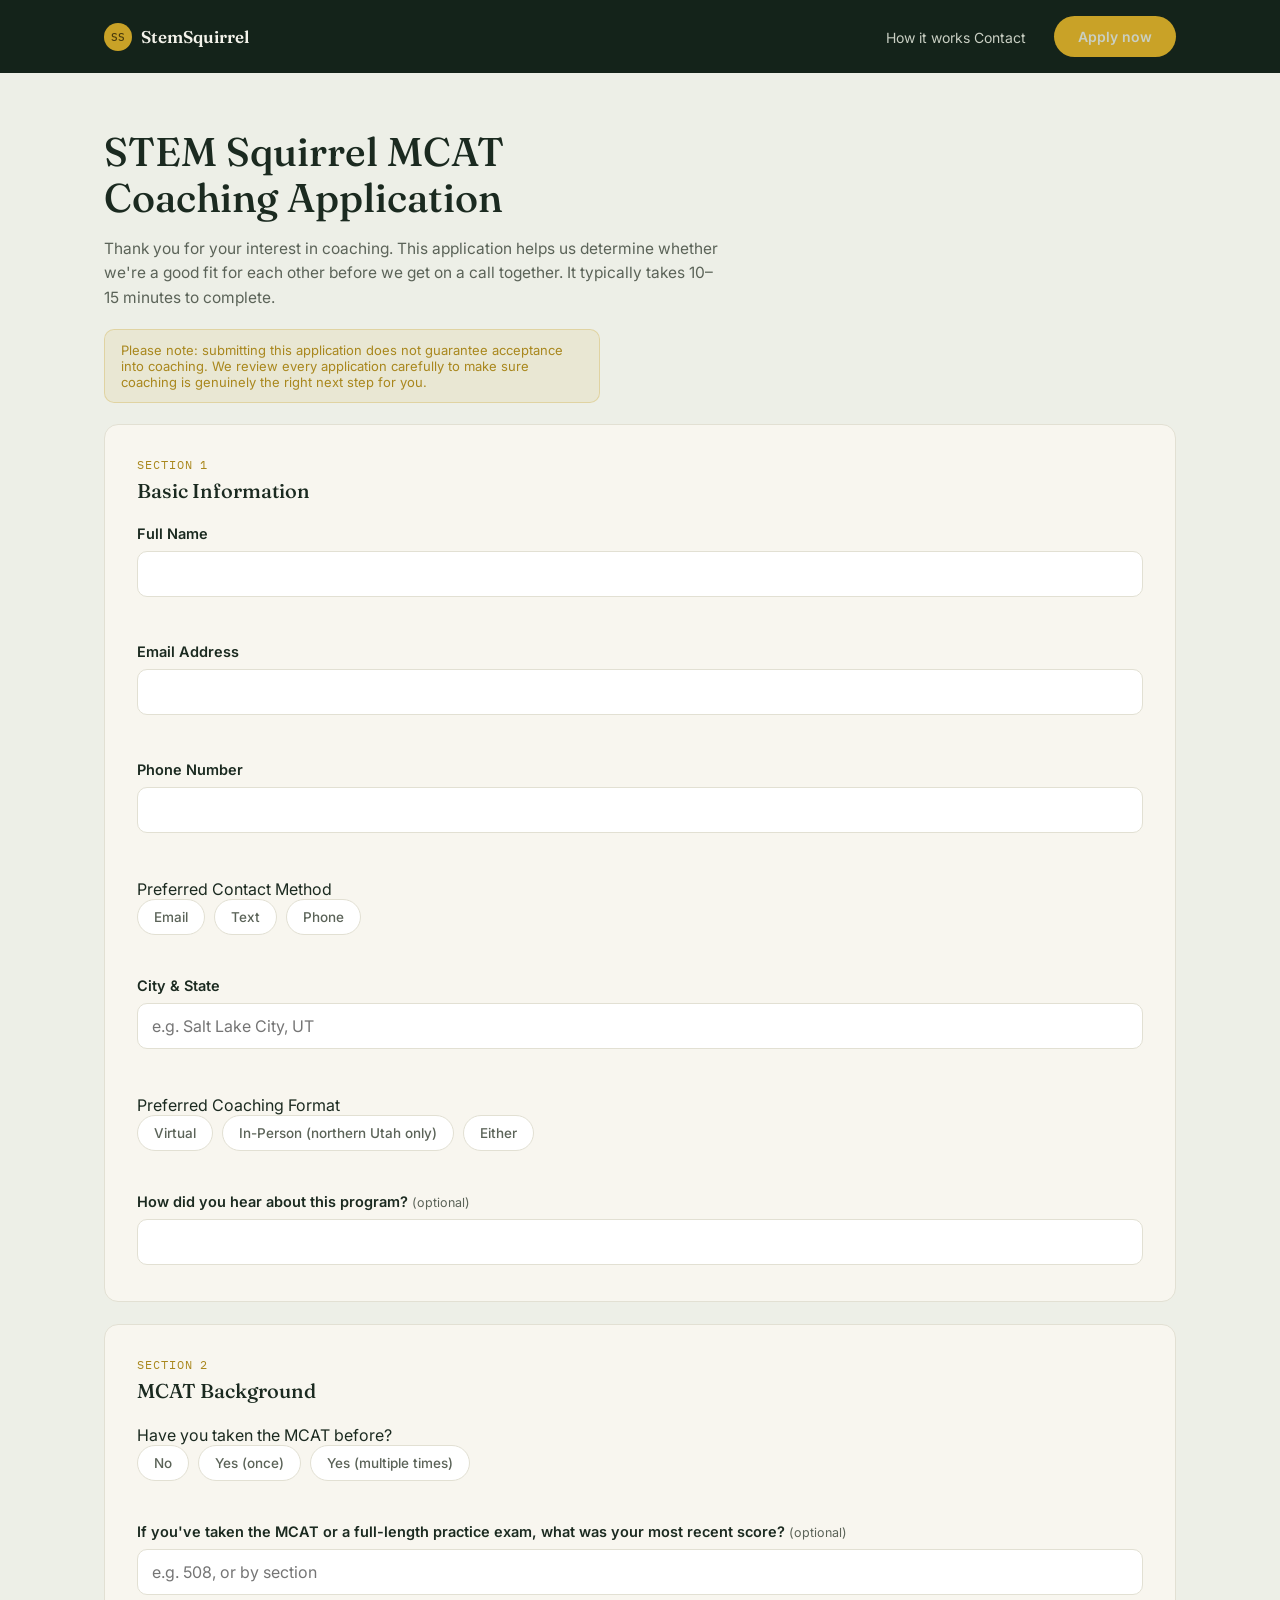
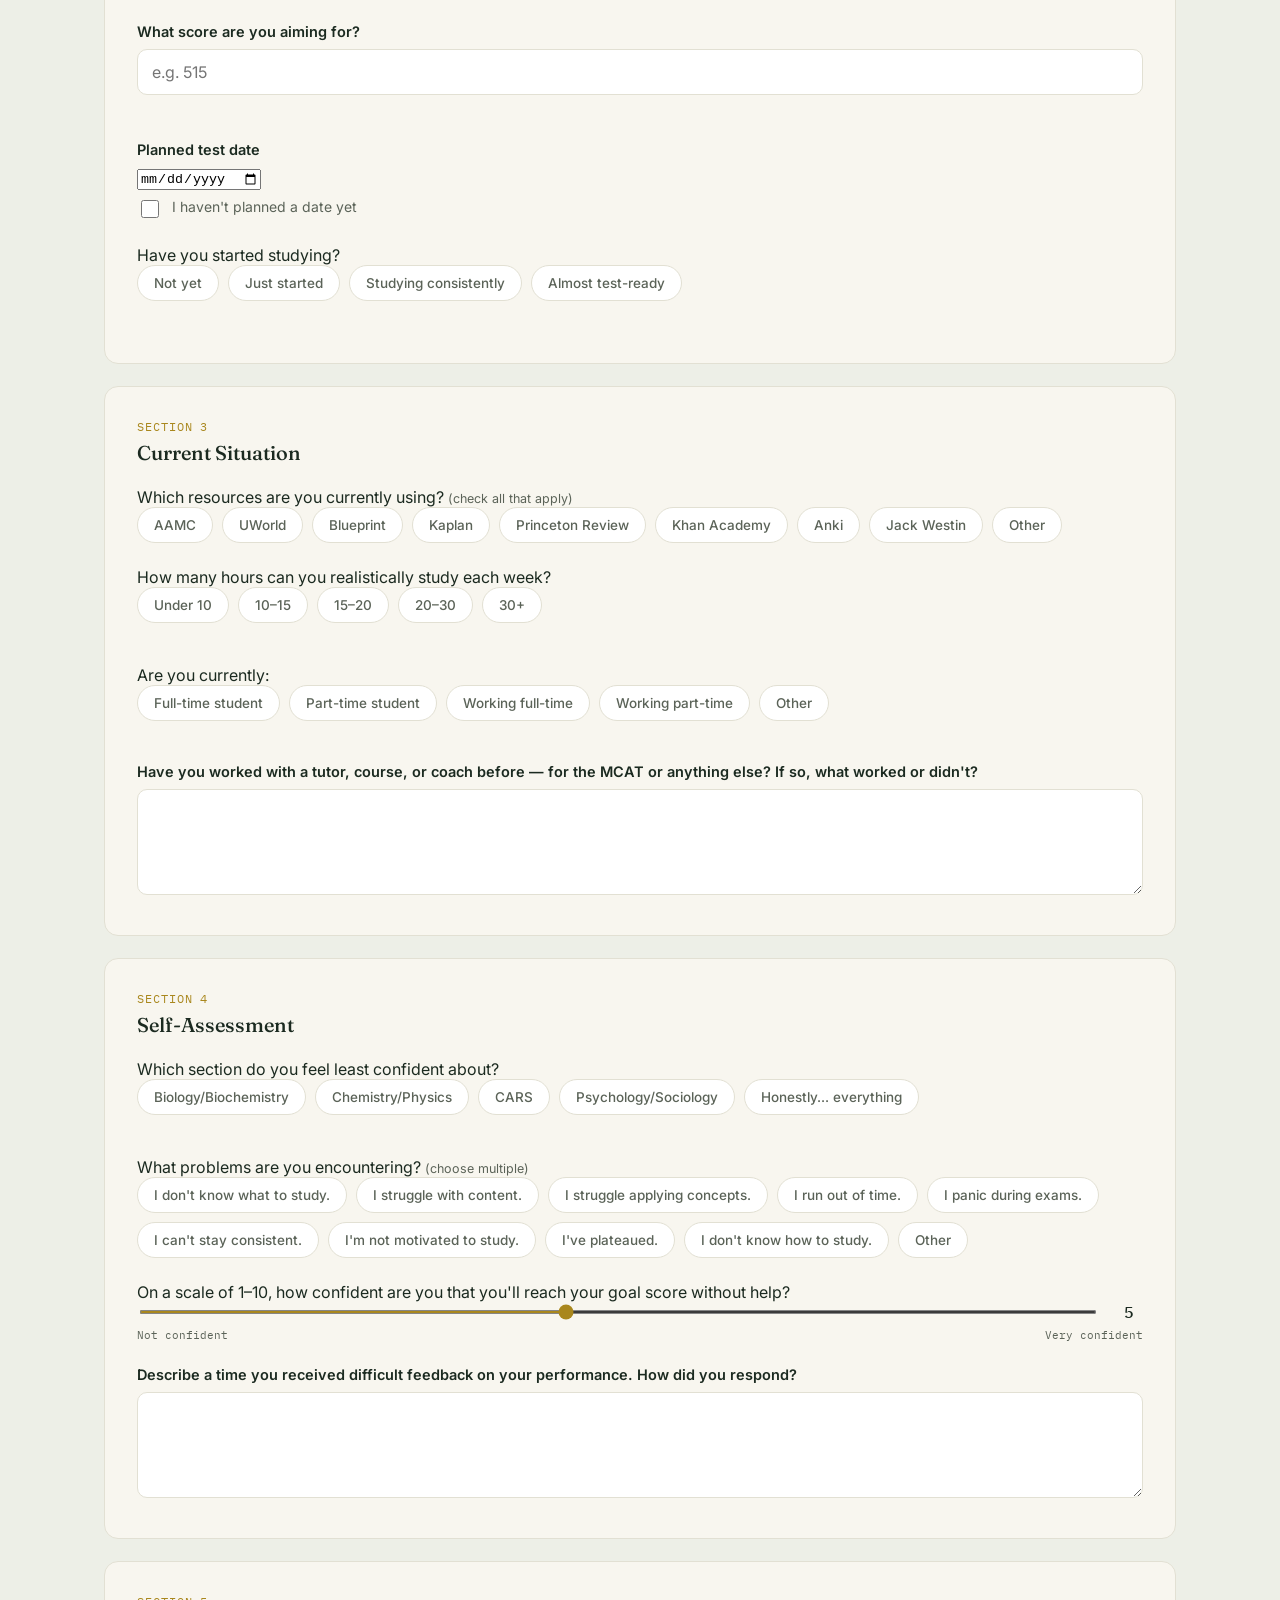
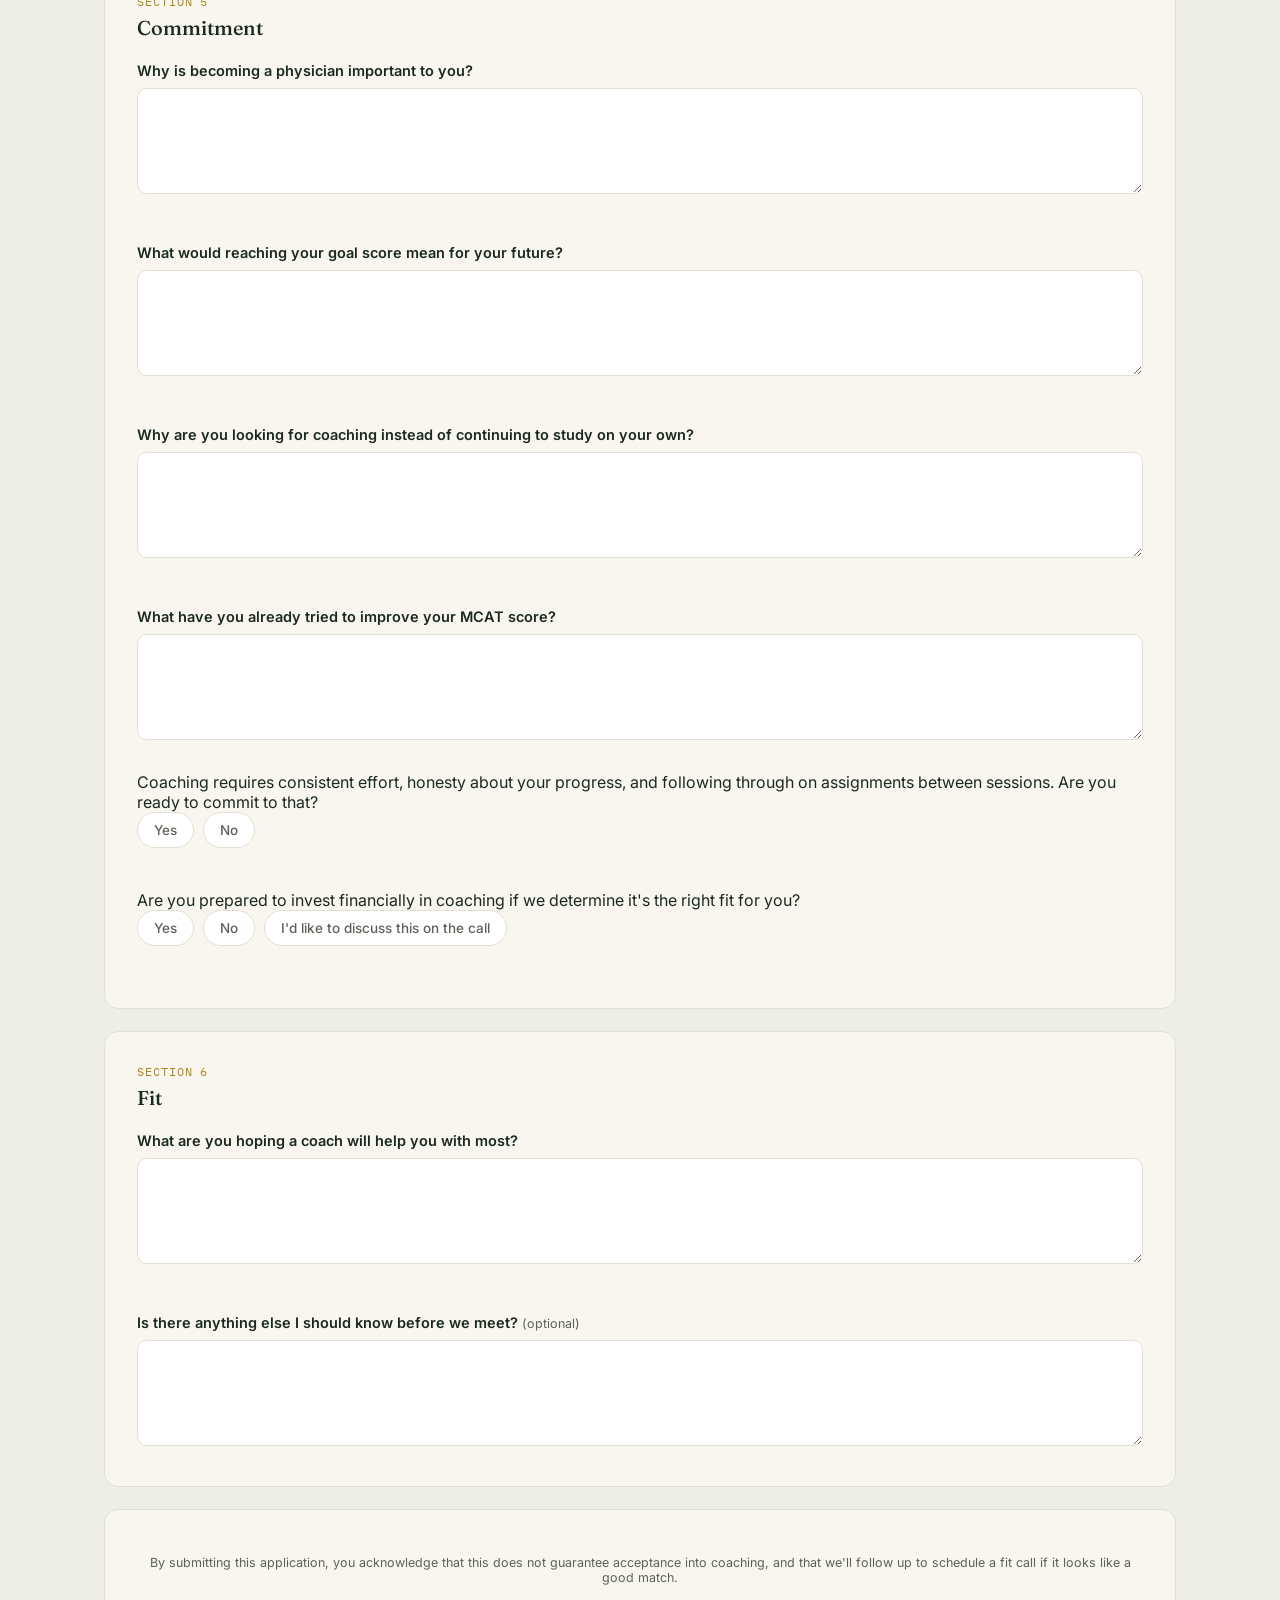
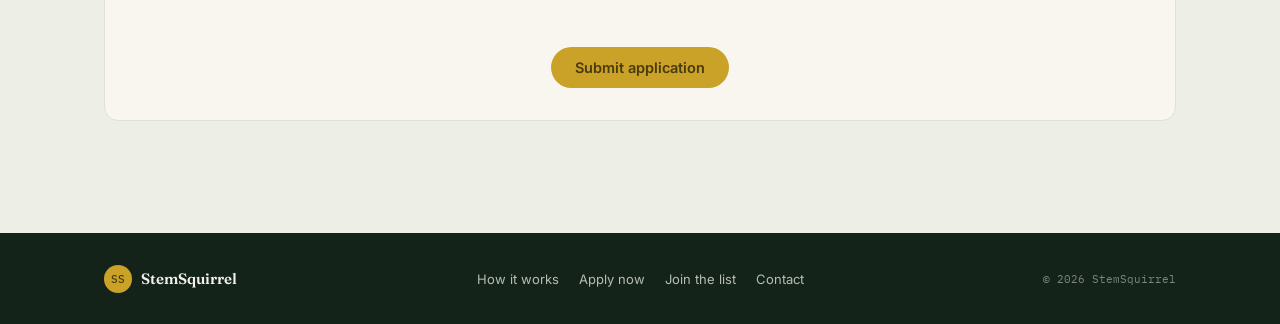
==== application.html @ f051022f "Add files via upload" ====
<!DOCTYPE html>
<html lang="en">
<head>
<meta charset="UTF-8">
<meta name="viewport" content="width=device-width, initial-scale=1.0">
<title>Apply for Coaching | StemSquirrel MCAT</title>
<meta name="description" content="Apply for 1:1 MCAT coaching with StemSquirrel. Takes 10-15 minutes.">

<link rel="preconnect" href="https://fonts.googleapis.com">
<link rel="preconnect" href="https://fonts.gstatic.com" crossorigin>
<link href="https://fonts.googleapis.com/css2?family=Fraunces:opsz,wght@9..144,500;9..144,600&family=Inter:wght@400;500;600&family=IBM+Plex+Mono:wght@500&display=swap" rel="stylesheet">
<link rel="stylesheet" href="css/styles.css">
<script src="https://challenges.cloudflare.com/turnstile/v0/api.js" async defer></script>
</head>
<body>

<header class="site-header">
  <div class="wrap">
    <a class="brand" href="index.html"><span class="brand-mark">SS</span>StemSquirrel</a>
    <nav class="site-nav">
      <div class="nav-links">
        <a href="index.html#how-it-works">How it works</a>
        <a href="contact.html">Contact</a>
      </div>
      <a class="btn btn-gold" href="application.html">Apply now</a>
    </nav>
  </div>
</header>

<main class="wrap">
  <section class="app-intro">
    <h1>STEM Squirrel MCAT Coaching Application</h1>
    <p class="sub">Thank you for your interest in coaching. This application helps us determine whether we're a good fit for each other before we get on a call together. It typically takes 10–15 minutes to complete.</p>
    <p class="disclaimer">Please note: submitting this application does not guarantee acceptance into coaching. We review every application carefully to make sure coaching is genuinely the right next step for you.</p>
  </section>

  <div class="app-error-banner" id="app-error-banner"></div>

  <form class="app-form" id="app-form" novalidate>

    <!-- Section 1: Basic Information -->
    <section class="app-section">
      <div class="app-section-head">
        <div class="app-section-num">Section 1</div>
        <h2>Basic Information</h2>
      </div>

      <div class="q">
        <label class="q-label" for="full-name">Full Name</label>
        <input type="text" id="full-name" name="fullName" required>
        <div class="error-msg" data-error-for="full-name"></div>
      </div>

      <div class="q">
        <label class="q-label" for="email">Email Address</label>
        <input type="email" id="email" name="email" required>
        <div class="error-msg" data-error-for="email"></div>
      </div>

      <div class="q">
        <label class="q-label" for="phone">Phone Number</label>
        <input type="tel" id="phone" name="phone" required>
        <div class="error-msg" data-error-for="phone"></div>
      </div>

      <div class="q">
        <div class="q-label">Preferred Contact Method</div>
        <div class="chip-grid" data-key="contactMethod" data-required="true">
          <button type="button" class="chip" data-value="Email">Email</button>
          <button type="button" class="chip" data-value="Text">Text</button>
          <button type="button" class="chip" data-value="Phone">Phone</button>
        </div>
        <div class="error-msg" data-error-for="contactMethod"></div>
      </div>

      <div class="q">
        <label class="q-label" for="city-state">City &amp; State</label>
        <input type="text" id="city-state" name="cityState" placeholder="e.g. Salt Lake City, UT" required>
        <div class="error-msg" data-error-for="city-state"></div>
      </div>

      <div class="q">
        <div class="q-label">Preferred Coaching Format</div>
        <div class="chip-grid" data-key="coachingFormat" data-required="true">
          <button type="button" class="chip" data-value="Virtual">Virtual</button>
          <button type="button" class="chip" data-value="In-Person">In-Person (northern Utah only)</button>
          <button type="button" class="chip" data-value="Either">Either</button>
        </div>
        <div class="error-msg" data-error-for="coachingFormat"></div>
      </div>

      <div class="q" style="margin-bottom:0;">
        <label class="q-label" for="referral">How did you hear about this program? <span class="q-optional">(optional)</span></label>
        <input type="text" id="referral" name="referral">
      </div>
    </section>

    <!-- Section 2: MCAT Background -->
    <section class="app-section">
      <div class="app-section-head">
        <div class="app-section-num">Section 2</div>
        <h2>MCAT Background</h2>
      </div>

      <div class="q">
        <div class="q-label">Have you taken the MCAT before?</div>
        <div class="chip-grid" data-key="takenBefore" data-required="true">
          <button type="button" class="chip" data-value="No">No</button>
          <button type="button" class="chip" data-value="Yes (once)">Yes (once)</button>
          <button type="button" class="chip" data-value="Yes (multiple times)">Yes (multiple times)</button>
        </div>
        <div class="error-msg" data-error-for="takenBefore"></div>
      </div>

      <div class="q">
        <label class="q-label" for="recent-score">If you've taken the MCAT or a full-length practice exam, what was your most recent score? <span class="q-optional">(optional)</span></label>
        <input type="text" id="recent-score" name="recentScore" placeholder="e.g. 508, or by section">
      </div>

      <div class="q">
        <label class="q-label" for="goal-score">What score are you aiming for?</label>
        <input type="text" id="goal-score" name="goalScore" placeholder="e.g. 515" required>
        <div class="error-msg" data-error-for="goal-score"></div>
      </div>

      <div class="q">
        <label class="q-label" for="test-date">Planned test date</label>
        <input type="date" id="test-date" name="testDate">
        <label class="checkbox-row" for="no-test-date" style="margin-top:8px;">
          <input type="checkbox" id="no-test-date" name="noTestDate">
          <span>I haven't planned a date yet</span>
        </label>
      </div>

      <div class="q" style="margin-bottom:0;">
        <div class="q-label">Have you started studying?</div>
        <div class="chip-grid" data-key="studyStatus" data-required="true">
          <button type="button" class="chip" data-value="Not yet">Not yet</button>
          <button type="button" class="chip" data-value="Just started">Just started</button>
          <button type="button" class="chip" data-value="Studying consistently">Studying consistently</button>
          <button type="button" class="chip" data-value="Almost test-ready">Almost test-ready</button>
        </div>
        <div class="error-msg" data-error-for="studyStatus"></div>
      </div>
    </section>

    <!-- Section 3: Current Situation -->
    <section class="app-section">
      <div class="app-section-head">
        <div class="app-section-num">Section 3</div>
        <h2>Current Situation</h2>
      </div>

      <div class="q">
        <div class="q-label">Which resources are you currently using? <span class="q-optional">(check all that apply)</span></div>
        <div class="chip-grid" data-key="resources" data-multi="true">
          <button type="button" class="chip chip-multi" data-value="AAMC">AAMC</button>
          <button type="button" class="chip chip-multi" data-value="UWorld">UWorld</button>
          <button type="button" class="chip chip-multi" data-value="Blueprint">Blueprint</button>
          <button type="button" class="chip chip-multi" data-value="Kaplan">Kaplan</button>
          <button type="button" class="chip chip-multi" data-value="Princeton Review">Princeton Review</button>
          <button type="button" class="chip chip-multi" data-value="Khan Academy">Khan Academy</button>
          <button type="button" class="chip chip-multi" data-value="Anki">Anki</button>
          <button type="button" class="chip chip-multi" data-value="Jack Westin">Jack Westin</button>
          <button type="button" class="chip chip-multi" data-value="Other" data-other-toggle="true">Other</button>
        </div>
        <div class="other-reveal" data-other-for="resources">
          <input type="text" id="resources-other" placeholder="Please specify">
        </div>
      </div>

      <div class="q">
        <div class="q-label">How many hours can you realistically study each week?</div>
        <div class="chip-grid" data-key="studyHours" data-required="true">
          <button type="button" class="chip" data-value="Under 10">Under 10</button>
          <button type="button" class="chip" data-value="10-15">10–15</button>
          <button type="button" class="chip" data-value="15-20">15–20</button>
          <button type="button" class="chip" data-value="20-30">20–30</button>
          <button type="button" class="chip" data-value="30+">30+</button>
        </div>
        <div class="error-msg" data-error-for="studyHours"></div>
      </div>

      <div class="q">
        <div class="q-label">Are you currently:</div>
        <div class="chip-grid" data-key="currentStatus" data-required="true">
          <button type="button" class="chip" data-value="Full-time student">Full-time student</button>
          <button type="button" class="chip" data-value="Part-time student">Part-time student</button>
          <button type="button" class="chip" data-value="Working full-time">Working full-time</button>
          <button type="button" class="chip" data-value="Working part-time">Working part-time</button>
          <button type="button" class="chip" data-value="Other" data-other-toggle="true">Other</button>
        </div>
        <div class="other-reveal" data-other-for="currentStatus">
          <input type="text" id="currentStatus-other" placeholder="Please specify">
        </div>
        <div class="error-msg" data-error-for="currentStatus"></div>
      </div>

      <div class="q" style="margin-bottom:0;">
        <label class="q-label" for="prior-help">Have you worked with a tutor, course, or coach before — for the MCAT or anything else? If so, what worked or didn't?</label>
        <textarea id="prior-help" name="priorHelp" rows="4"></textarea>
      </div>
    </section>

    <!-- Section 4: Self-Assessment -->
    <section class="app-section">
      <div class="app-section-head">
        <div class="app-section-num">Section 4</div>
        <h2>Self-Assessment</h2>
      </div>

      <div class="q">
        <div class="q-label">Which section do you feel least confident about?</div>
        <div class="chip-grid" data-key="weakestSection" data-required="true">
          <button type="button" class="chip" data-value="Biology/Biochemistry">Biology/Biochemistry</button>
          <button type="button" class="chip" data-value="Chemistry/Physics">Chemistry/Physics</button>
          <button type="button" class="chip" data-value="CARS">CARS</button>
          <button type="button" class="chip" data-value="Psychology/Sociology">Psychology/Sociology</button>
          <button type="button" class="chip" data-value="Honestly... everything">Honestly... everything</button>
        </div>
        <div class="error-msg" data-error-for="weakestSection"></div>
      </div>

      <div class="q">
        <div class="q-label">What problems are you encountering? <span class="q-optional">(choose multiple)</span></div>
        <div class="chip-grid" data-key="problems" data-multi="true" id="problems-grid">
          <button type="button" class="chip chip-multi" data-value="I don't know what to study.">I don't know what to study.</button>
          <button type="button" class="chip chip-multi" data-value="I struggle with content.">I struggle with content.</button>
          <button type="button" class="chip chip-multi" data-value="I struggle applying concepts.">I struggle applying concepts.</button>
          <button type="button" class="chip chip-multi" data-value="I run out of time.">I run out of time.</button>
          <button type="button" class="chip chip-multi" data-value="I panic during exams.">I panic during exams.</button>
          <button type="button" class="chip chip-multi" data-value="I can't stay consistent.">I can't stay consistent.</button>
          <button type="button" class="chip chip-multi" data-value="I'm not motivated to study.">I'm not motivated to study.</button>
          <button type="button" class="chip chip-multi" data-value="I've plateaued.">I've plateaued.</button>
          <button type="button" class="chip chip-multi" data-value="I don't know how to study.">I don't know how to study.</button>
          <button type="button" class="chip chip-multi" data-value="Other" data-other-toggle="true">Other</button>
        </div>
        <div class="other-reveal" data-other-for="problems">
          <input type="text" id="problems-other" placeholder="Please specify">
        </div>

        <div class="sub-reveal" id="reveal-consistency">
          <label class="q-label" for="consistency-detail">What do you feel like is preventing you from being consistent?</label>
          <textarea id="consistency-detail" name="consistencyDetail" rows="3"></textarea>
        </div>

        <div class="sub-reveal" id="reveal-motivation">
          <label class="q-label" for="motivation-detail">What is harming your motivation?</label>
          <textarea id="motivation-detail" name="motivationDetail" rows="3"></textarea>
        </div>
      </div>

      <div class="q">
        <div class="q-label">On a scale of 1–10, how confident are you that you'll reach your goal score without help?</div>
        <div class="slider-row">
          <input type="range" id="confidence-slider" min="1" max="10" value="5">
          <span class="slider-val" id="confidence-val">5</span>
        </div>
        <div class="slider-labels"><span>Not confident</span><span>Very confident</span></div>
      </div>

      <div class="q" style="margin-bottom:0;">
        <label class="q-label" for="feedback-story">Describe a time you received difficult feedback on your performance. How did you respond?</label>
        <textarea id="feedback-story" name="feedbackStory" rows="4"></textarea>
      </div>
    </section>

    <!-- Section 5: Commitment -->
    <section class="app-section">
      <div class="app-section-head">
        <div class="app-section-num">Section 5</div>
        <h2>Commitment</h2>
      </div>

      <div class="q">
        <label class="q-label" for="why-physician">Why is becoming a physician important to you?</label>
        <textarea id="why-physician" name="whyPhysician" rows="4" required></textarea>
        <div class="error-msg" data-error-for="why-physician"></div>
      </div>

      <div class="q">
        <label class="q-label" for="goal-meaning">What would reaching your goal score mean for your future?</label>
        <textarea id="goal-meaning" name="goalMeaning" rows="4" required></textarea>
        <div class="error-msg" data-error-for="goal-meaning"></div>
      </div>

      <div class="q">
        <label class="q-label" for="why-coaching">Why are you looking for coaching instead of continuing to study on your own?</label>
        <textarea id="why-coaching" name="whyCoaching" rows="4" required></textarea>
        <div class="error-msg" data-error-for="why-coaching"></div>
      </div>

      <div class="q">
        <label class="q-label" for="already-tried">What have you already tried to improve your MCAT score?</label>
        <textarea id="already-tried" name="alreadyTried" rows="4"></textarea>
      </div>

      <div class="q">
        <div class="q-label">Coaching requires consistent effort, honesty about your progress, and following through on assignments between sessions. Are you ready to commit to that?</div>
        <div class="chip-grid" data-key="readyCommit" data-required="true">
          <button type="button" class="chip" data-value="Yes">Yes</button>
          <button type="button" class="chip" data-value="No">No</button>
        </div>
        <div class="error-msg" data-error-for="readyCommit"></div>
      </div>

      <div class="q" style="margin-bottom:0;">
        <div class="q-label">Are you prepared to invest financially in coaching if we determine it's the right fit for you?</div>
        <div class="chip-grid" data-key="financiallyReady" data-required="true">
          <button type="button" class="chip" data-value="Yes">Yes</button>
          <button type="button" class="chip" data-value="No">No</button>
          <button type="button" class="chip" data-value="I'd like to discuss this on the call">I'd like to discuss this on the call</button>
        </div>
        <div class="error-msg" data-error-for="financiallyReady"></div>
      </div>
    </section>

    <!-- Section 6: Fit -->
    <section class="app-section">
      <div class="app-section-head">
        <div class="app-section-num">Section 6</div>
        <h2>Fit</h2>
      </div>

      <div class="q">
        <label class="q-label" for="hoping-for">What are you hoping a coach will help you with most?</label>
        <textarea id="hoping-for" name="hopingFor" rows="4" required></textarea>
        <div class="error-msg" data-error-for="hoping-for"></div>
      </div>

      <div class="q" style="margin-bottom:0;">
        <label class="q-label" for="anything-else">Is there anything else I should know before we meet? <span class="q-optional">(optional)</span></label>
        <textarea id="anything-else" name="anythingElse" rows="4"></textarea>
      </div>
    </section>

    <div class="app-section" style="text-align:center;">
      <p class="app-submit-note" style="margin-bottom:18px;">By submitting this application, you acknowledge that this does not guarantee acceptance into coaching, and that we'll follow up to schedule a fit call if it looks like a good match.</p>
      <div style="display:flex;justify-content:center;margin-bottom:18px;">
        <!--
          Cloudflare Turnstile — replace YOUR_SITE_KEY with the site key from
          your Turnstile widget (Cloudflare dashboard → Turnstile → Add site).
          Use a "Managed" widget for the least-friction experience.
        -->
        <div class="cf-turnstile" data-sitekey="YOUR_SITE_KEY" data-theme="light"></div>
      </div>
      <div class="error-msg" data-error-for="captcha" style="text-align:center;margin-bottom:8px;"></div>
      <div class="app-submit-row" style="justify-content:center;">
        <button type="submit" class="btn btn-gold" id="app-submit-btn">Submit application</button>
      </div>
    </div>
  </form>

  <div class="app-success" id="app-success">
    <div class="check">
      <svg width="26" height="26" viewBox="0 0 24 24" fill="none" stroke="currentColor" stroke-width="2"><path d="M20 6L9 17l-5-5"/></svg>
    </div>
    <h2>Application received.</h2>
    <p>Thanks for taking the time to answer thoughtfully. We review every application carefully — if it looks like a good fit, we'll follow up to schedule a call.</p>
  </div>
</main>

<footer class="site-footer">
  <div class="wrap">
    <a class="brand" href="index.html"><span class="brand-mark">SS</span>StemSquirrel</a>
    <div class="footer-links">
      <a href="index.html#how-it-works">How it works</a>
      <a href="application.html">Apply now</a>
      <a href="join-list.html">Join the list</a>
      <a href="contact.html">Contact</a>
    </div>
    <div class="footer-fine">© 2026 StemSquirrel</div>
  </div>
</footer>

<script src="js/application.js"></script>
</body>
</html>
---- css/styles.css ----
/* ============================================================
   StemSquirrel — shared design system
   Tokens, base styles, and components used across every page.
   ============================================================ */

:root{
  --forest: #14231A;
  --forest-2: #1F3327;
  --bark: #2B2019;
  --bg: #EDEFE7;
  --card: #F8F6EF;
  --ink: #1B2A20;
  --muted: #5B6358;
  --gold: #C9A227;
  --gold-deep: #A9871D;
  --gold-text: #4A3B0C;
  --line: #E2E0D3;
  --line-dark: rgba(255,255,255,0.14);
  --error: #B3462C;
  --radius: 14px;
  --font-display: "Fraunces", serif;
  --font-body: "Inter", sans-serif;
  --font-mono: "IBM Plex Mono", monospace;
}

*{ box-sizing: border-box; }
html{ scroll-behavior: smooth; }
body{
  margin: 0;
  background: var(--bg);
  color: var(--ink);
  font-family: var(--font-body);
  min-height: 100vh;
}
img{ max-width: 100%; display: block; }
a{ color: inherit; }

h1, h2, h3{
  font-family: var(--font-display);
  font-weight: 500;
  margin: 0;
}

.wrap{
  max-width: 1120px;
  margin: 0 auto;
  padding: 0 24px;
}

/* ---------- Buttons ---------- */
.btn{
  display: inline-flex;
  align-items: center;
  justify-content: center;
  gap: 8px;
  font-family: var(--font-body);
  font-size: 14.5px;
  font-weight: 600;
  border-radius: 999px;
  padding: 12px 24px;
  cursor: pointer;
  border: none;
  text-decoration: none;
  white-space: nowrap;
  transition: transform 0.12s ease, opacity 0.12s ease, background 0.15s ease;
}
.btn:active{ transform: scale(0.97); }
.btn-gold{ background: var(--gold); color: var(--gold-text); }
.btn-gold:hover{ background: #D8AE33; }
.btn-outline-light{ background: transparent; color: #F3F2EA; border: 1px solid var(--line-dark); }
.btn-outline-light:hover{ border-color: rgba(255,255,255,0.35); }
.btn-dark{ background: var(--ink); color: #fff; }
.btn-dark:hover{ background: #16311f; }
.btn-ghost{ background: transparent; color: var(--muted); padding: 12px 8px; }
.btn-ghost:hover{ color: var(--ink); }
.btn-ghost:disabled{ opacity: 0.35; cursor: default; }

/* ---------- Site header (index, contact, join-list) ---------- */
.site-header{
  background: var(--forest);
  position: sticky;
  top: 0;
  z-index: 10;
}
.site-header .wrap{
  display: flex;
  align-items: center;
  justify-content: space-between;
  padding: 16px 24px;
  gap: 16px;
}
.brand{
  display: flex;
  align-items: center;
  gap: 9px;
  font-family: var(--font-display);
  font-weight: 600;
  font-size: 17px;
  color: #F3F2EA;
  text-decoration: none;
}
.brand-mark{
  width: 28px; height: 28px;
  border-radius: 50%;
  background: var(--gold);
  color: var(--gold-text);
  display: flex; align-items: center; justify-content: center;
  font-family: var(--font-mono);
  font-size: 11px;
  font-weight: 500;
  flex-shrink: 0;
}
.site-nav{
  display: flex;
  align-items: center;
  gap: 28px;
}
.site-nav a{
  color: #C9CFC3;
  text-decoration: none;
  font-size: 14px;
}
.site-nav a:hover{ color: #F3F2EA; }
@media (max-width: 680px){
  .site-nav .nav-links{ display: none; }
}

/* ---------- Site footer ---------- */
.site-footer{
  background: var(--forest);
  padding: 32px 24px;
}
.site-footer .wrap{
  display: flex;
  align-items: center;
  justify-content: space-between;
  flex-wrap: wrap;
  gap: 16px;
}
.site-footer .brand{ font-size: 15px; }
.footer-links{
  display: flex;
  gap: 20px;
  flex-wrap: wrap;
}
.footer-links a{
  color: #B7BEAF;
  text-decoration: none;
  font-size: 13px;
}
.footer-links a:hover{ color: #F3F2EA; }
.footer-fine{
  font-family: var(--font-mono);
  font-size: 11px;
  color: #7C8577;
}

/* ---------- Hero ---------- */
.hero{
  background: var(--forest);
  padding: 64px 0 72px;
}
.hero .wrap{
  display: flex;
  align-items: center;
  gap: 48px;
  flex-wrap: wrap;
}
.hero-copy{ flex: 1 1 420px; }
.eyebrow{
  font-family: var(--font-mono);
  font-size: 12px;
  text-transform: uppercase;
  letter-spacing: 0.08em;
  color: var(--gold);
  margin-bottom: 16px;
}
.hero h1{
  color: #F3F2EA;
  font-size: clamp(32px, 4.4vw, 48px);
  line-height: 1.15;
  margin-bottom: 18px;
  max-width: 16ch;
}
.hero .sub{
  color: #B7BEAF;
  font-size: 16.5px;
  line-height: 1.6;
  max-width: 42ch;
  margin-bottom: 28px;
}
.hero-actions{
  display: flex;
  gap: 12px;
  flex-wrap: wrap;
}
.hero-media{ flex: 1 1 320px; }

/* ---------- Image placeholder ---------- */
.img-placeholder{
  border: 1.5px dashed rgba(255,255,255,0.3);
  border-radius: var(--radius);
  background: rgba(255,255,255,0.04);
  display: flex;
  flex-direction: column;
  align-items: center;
  justify-content: center;
  gap: 8px;
  color: #9DA694;
  text-align: center;
  padding: 24px;
  min-height: 260px;
}
.img-placeholder.light{
  border-color: #C7CBBE;
  background: #F1EFE5;
  color: #8A8F82;
}
.img-placeholder svg{ width: 28px; height: 28px; }
.img-placeholder .label{
  font-family: var(--font-mono);
  font-size: 11.5px;
}

/* ---------- Stats strip ---------- */
.stats{
  background: var(--bark);
  padding: 28px 0;
}
.stats .wrap{
  display: flex;
  flex-wrap: wrap;
  gap: 28px;
}
.stat{ flex: 1 1 160px; }
.stat .num{
  font-family: var(--font-display);
  color: #F3F2EA;
  font-size: 26px;
  font-weight: 500;
}
.stat .lab{
  font-family: var(--font-mono);
  color: #C9BBAC;
  font-size: 11px;
  letter-spacing: 0.05em;
  text-transform: uppercase;
  margin-top: 4px;
}

/* ---------- Light section / cards ---------- */
.section-light{ padding: 72px 0; }
.section-head{ margin-bottom: 36px; max-width: 60ch; }
.section-head h2{ font-size: 26px; margin-bottom: 8px; }
.section-head .sub{ color: var(--muted); font-size: 15px; }

.card-grid{
  display: grid;
  grid-template-columns: repeat(auto-fit, minmax(220px, 1fr));
  gap: 20px;
}
.feature-card{
  background: var(--card);
  border: 1px solid var(--line);
  border-radius: 12px;
  padding: 22px;
}
.ring-mark{ margin-bottom: 14px; display: block; }
.feature-card h3{ font-size: 16px; font-weight: 600; margin-bottom: 6px; }
.feature-card p{ font-size: 14px; color: var(--muted); line-height: 1.55; margin: 0 0 14px; }
.feature-card .img-placeholder{ min-height: 110px; padding: 14px; }

/* ---------- Quote band ---------- */
.quote-band{
  background: var(--forest-2);
  padding: 72px 24px;
  text-align: center;
}
.quote-band blockquote{
  font-family: var(--font-display);
  font-style: italic;
  font-weight: 500;
  color: #F3F2EA;
  font-size: clamp(20px, 3vw, 26px);
  max-width: 36ch;
  margin: 0 auto 16px;
  line-height: 1.45;
}
.quote-band .attr{
  font-family: var(--font-mono);
  color: #9FB09B;
  font-size: 12.5px;
}

/* ---------- CTA band ---------- */
.cta-band{
  background: var(--bark);
  padding: 64px 0;
}
.cta-band .wrap{
  display: flex;
  gap: 40px;
  align-items: center;
  flex-wrap: wrap;
}
.cta-copy{ flex: 1 1 320px; }
.cta-copy h2{ color: #F3F2EA; font-size: 28px; margin-bottom: 10px; }
.cta-copy p{ color: #D8C9B8; font-size: 15px; margin: 0 0 22px; max-width: 38ch; }
.cta-media{ flex: 1 1 260px; }
.cta-band .img-placeholder{ min-height: 180px; }

/* ============================================================
   Booking flow (schedule.html)
   ============================================================ */
.booking-header{
  display: flex;
  align-items: center;
  justify-content: space-between;
  margin-bottom: 32px;
  font-family: var(--font-mono);
  font-size: 13px;
  letter-spacing: 0.04em;
  color: var(--muted);
}
.booking-header .brand{ color: var(--ink); }
.booking-header .brand-mark{ background: var(--gold); color: var(--gold-text); }

.booking-page h1{
  font-size: clamp(28px, 4vw, 40px);
  line-height: 1.15;
  margin: 0 0 8px;
}
.booking-page .lede{
  color: var(--muted);
  font-size: 16px;
  max-width: 46ch;
  margin: 0 0 40px;
}

.layout{
  display: grid;
  grid-template-columns: 64px 1fr;
  gap: 28px;
  align-items: start;
}

.ruler{
  position: sticky;
  top: 32px;
  display: flex;
  flex-direction: column;
  align-items: center;
  padding-top: 6px;
}
.ruler .stem{
  position: relative;
  width: 2px;
  background: var(--line);
  flex: 1;
  min-height: 320px;
}
.ruler .stem .fill{
  position: absolute;
  bottom: 0; left: 0; width: 100%;
  background: var(--gold);
  transition: height 0.5s cubic-bezier(.4,0,.2,1);
}
.ruler .ticks{
  position: absolute;
  left: -21px; top: 0; bottom: 0; width: 44px;
  display: flex;
  flex-direction: column-reverse;
  justify-content: space-between;
}
.tick-node{
  width: 44px; height: 44px;
  border-radius: 50%;
  background: var(--card);
  border: 2px solid var(--line);
  display: flex; align-items: center; justify-content: center;
  font-family: var(--font-mono);
  font-size: 12px;
  color: var(--muted);
  transition: all 0.35s ease;
  z-index: 1;
}
.tick-node.done{ background: var(--gold); border-color: var(--gold-deep); color: #fff; }
.tick-node.active{ border-color: var(--ink); color: var(--ink); box-shadow: 0 0 0 4px rgba(27,42,32,0.08); }
.tick-node svg{ width: 18px; height: 18px; }

.panel{
  background: var(--card);
  border: 1px solid var(--line);
  border-radius: var(--radius);
  padding: 36px;
  min-height: 320px;
  box-shadow: 0 1px 2px rgba(27,42,32,0.05);
}

.step{ display: none; }
.step.active{ display: block; animation: rise 0.4s ease; }
@media (prefers-reduced-motion: reduce){
  .step.active{ animation: none; }
  .ruler .stem .fill{ transition: none; }
}
@keyframes rise{
  from{ opacity: 0; transform: translateY(8px); }
  to{ opacity: 1; transform: translateY(0); }
}

.step h2{ font-size: 24px; margin: 0 0 20px; }

label{
  display: block;
  font-size: 14px;
  font-weight: 600;
  margin-bottom: 8px;
  color: var(--ink);
}
input[type="text"], input[type="email"], input[type="tel"], select, textarea{
  width: 100%;
  font-family: var(--font-body);
  font-size: 16px;
  padding: 12px 14px;
  border: 1.5px solid var(--line);
  border-radius: 10px;
  background: #fff;
  color: var(--ink);
  margin-bottom: 4px;
}
textarea{ min-height: 100px; resize: vertical; }
input:focus, select:focus, textarea:focus{
  outline: none;
  border-color: var(--forest-2);
  box-shadow: 0 0 0 3px rgba(31,51,39,0.12);
}
.error-msg{ color: var(--error); font-size: 13px; min-height: 18px; margin-bottom: 12px; }

.checkbox-row{
  display: flex;
  align-items: flex-start;
  gap: 10px;
  margin-top: 12px;
  cursor: pointer;
  font-weight: 400;
}
.checkbox-row input[type="checkbox"]{
  width: 18px; height: 18px;
  margin-top: 2px;
  accent-color: var(--ink);
  flex-shrink: 0;
}
.checkbox-row span{ font-size: 14px; color: var(--muted); }

.choice-grid{
  display: grid;
  grid-template-columns: repeat(auto-fit, minmax(160px,1fr));
  gap: 10px;
  margin-bottom: 8px;
}
.choice{
  border: 1.5px solid var(--line);
  background: #fff;
  border-radius: 10px;
  padding: 14px 12px;
  font-family: var(--font-body);
  font-size: 14.5px;
  font-weight: 500;
  color: var(--muted);
  cursor: pointer;
  text-align: left;
  transition: border-color 0.15s ease, background 0.15s ease, color 0.15s ease;
}
.choice:hover{ border-color: var(--forest-2); }
.choice[aria-pressed="true"]{ background: var(--ink); border-color: var(--ink); color: #fff; }

.field-group{ margin-bottom: 24px; }
.field-group:last-child{ margin-bottom: 0; }
.field-row{ display: flex; gap: 14px; flex-wrap: wrap; }
.field-row > div{ flex: 1; min-width: 160px; }
.field-hint{
  font-family: var(--font-mono);
  font-size: 11.5px;
  color: var(--muted);
  margin: -2px 0 10px;
}

.nav-row{
  display: flex;
  justify-content: space-between;
  align-items: center;
  margin-top: 28px;
}

#step-booking .summary{
  font-family: var(--font-mono);
  font-size: 13px;
  color: var(--muted);
  background: var(--bg);
  border: 1px solid var(--line);
  border-radius: 10px;
  padding: 14px 16px;
  margin-bottom: 20px;
  line-height: 1.7;
}
.calendly-inline-widget{
  min-width: 280px;
  height: 700px;
  border-radius: 10px;
  overflow: hidden;
}

@media (max-width: 640px){
  .layout{ grid-template-columns: 1fr; }
  .ruler{ position: static; flex-direction: row; width: 100%; padding: 0 6px 24px; }
  .ruler .stem{ width: 100%; height: 2px; min-height: 0; flex: none; }
  .ruler .stem .fill{ height: 100% !important; bottom: auto; top: 0; left: 0; width: var(--fillw, 0%); transition: width 0.5s ease; }
  .ruler .ticks{ position: static; flex-direction: row; width: 100%; height: auto; margin-top: -22px; }
  .panel{ padding: 24px; }
}

/* ============================================================
   Contact page
   ============================================================ */
.contact-hero{ padding: 56px 0 8px; }
.contact-hero h1{ font-size: clamp(28px, 4vw, 38px); line-height: 1.15; margin-bottom: 10px; max-width: 18ch; }
.contact-hero .sub{ color: var(--muted); font-size: 15.5px; max-width: 48ch; }

.contact-direct{
  background: var(--forest);
  border-radius: var(--radius);
  padding: 28px 30px;
  margin: 28px 0 40px;
  display: flex;
  align-items: center;
  justify-content: space-between;
  flex-wrap: wrap;
  gap: 20px;
}
.contact-direct .num{ color: #F3F2EA; font-family: var(--font-display); font-size: 22px; }
.contact-direct .num-lab{ color: #9FB09B; font-family: var(--font-mono); font-size: 11.5px; text-transform: uppercase; letter-spacing: 0.05em; margin-bottom: 4px; }
.contact-direct .actions{ display: flex; gap: 10px; flex-wrap: wrap; }

.contact-divider{
  display: flex;
  align-items: center;
  gap: 14px;
  color: var(--muted);
  font-family: var(--font-mono);
  font-size: 12px;
  text-transform: uppercase;
  letter-spacing: 0.05em;
  margin: 36px 0 20px;
}
.contact-divider::before, .contact-divider::after{
  content: "";
  flex: 1;
  height: 1px;
  background: var(--line);
}

.contact-form{
  background: var(--card);
  border: 1px solid var(--line);
  border-radius: var(--radius);
  padding: 30px;
  max-width: 560px;
  margin-bottom: 64px;
}
.contact-form .field{ margin-bottom: 16px; }
.contact-form-note{
  font-family: var(--font-mono);
  font-size: 11px;
  color: var(--muted);
  margin-top: -6px;
  margin-bottom: 20px;
}

/* ============================================================
   Join-list page
   ============================================================ */
.joinlist-wrap{
  max-width: 720px;
  margin: 0 auto;
  padding: 56px 24px 80px;
  text-align: center;
}
.badge{
  display: inline-flex;
  align-items: center;
  gap: 8px;
  font-family: var(--font-mono);
  font-size: 12px;
  text-transform: uppercase;
  letter-spacing: 0.08em;
  color: var(--gold-deep);
  background: rgba(201,162,39,0.12);
  border: 1px solid rgba(201,162,39,0.3);
  border-radius: 999px;
  padding: 6px 14px;
  margin-bottom: 24px;
}
.joinlist-wrap h1{
  font-size: clamp(30px, 5vw, 44px);
  line-height: 1.15;
  margin: 0 0 16px;
}
.joinlist-wrap .lede{
  color: var(--muted);
  font-size: 17px;
  max-width: 46ch;
  margin: 0 auto 40px;
}
.whats-inside{
  display: grid;
  grid-template-columns: repeat(3, 1fr);
  gap: 12px;
  max-width: 560px;
  margin: 0 auto 44px;
  text-align: left;
}
.whats-inside .item{
  background: var(--card);
  border: 1px solid var(--line);
  border-radius: 10px;
  padding: 16px 14px;
  font-size: 13px;
  color: var(--muted);
}
.whats-inside .item svg{ width: 20px; height: 20px; color: var(--gold); margin-bottom: 8px; display: block; }
.whats-inside .item strong{ display: block; color: var(--ink); font-size: 14px; margin-bottom: 2px; }

.joinlist-panel{
  background: var(--card);
  border: 1px solid var(--line);
  border-radius: var(--radius);
  padding: 32px;
  box-shadow: 0 1px 2px rgba(27,42,32,0.05);
  text-align: left;
}
.fineprint{ font-size: 12px; color: var(--muted); text-align: center; margin-top: 18px; }

@media (max-width: 560px){
  .whats-inside{ grid-template-columns: 1fr; }
}

/* ============================================================
   Application page
   ============================================================ */
.app-intro{ padding: 56px 0 8px; }
.app-intro h1{ font-size: clamp(28px, 4vw, 40px); line-height: 1.15; margin-bottom: 12px; max-width: 20ch; }
.app-intro .sub{ color: var(--muted); font-size: 15.5px; max-width: 62ch; line-height: 1.6; margin-bottom: 10px; }
.app-intro .disclaimer{
  font-size: 13px;
  color: var(--gold-deep);
  background: rgba(201,162,39,0.1);
  border: 1px solid rgba(201,162,39,0.28);
  border-radius: 10px;
  padding: 12px 16px;
  max-width: 62ch;
  margin-top: 18px;
}

.app-form{ padding-bottom: 90px; }

.app-section{
  background: var(--card);
  border: 1px solid var(--line);
  border-radius: var(--radius);
  padding: 32px;
  margin-bottom: 22px;
}
.app-section-head{ margin-bottom: 22px; }
.app-section-num{
  font-family: var(--font-mono);
  font-size: 11.5px;
  text-transform: uppercase;
  letter-spacing: 0.08em;
  color: var(--gold-deep);
  margin-bottom: 6px;
}
.app-section-head h2{ font-size: 20px; }

.q{ margin-bottom: 24px; }
.q:last-child{ margin-bottom: 0; }
.q label.q-label{
  display: block;
  font-size: 14.5px;
  font-weight: 600;
  margin-bottom: 9px;
  color: var(--ink);
}
.q .q-optional{
  font-weight: 400;
  color: var(--muted);
  font-size: 12.5px;
}
.q .q-help{
  font-size: 12.5px;
  color: var(--muted);
  margin: -4px 0 9px;
}

.chip-grid{
  display: flex;
  flex-wrap: wrap;
  gap: 9px;
}
.chip{
  border: 1.5px solid var(--line);
  background: #fff;
  border-radius: 999px;
  padding: 9px 16px;
  font-family: var(--font-body);
  font-size: 13.5px;
  font-weight: 500;
  color: var(--muted);
  cursor: pointer;
  transition: border-color 0.15s ease, background 0.15s ease, color 0.15s ease;
}
.chip:hover{ border-color: var(--forest-2); }
.chip[aria-pressed="true"]{ background: var(--ink); border-color: var(--ink); color: #fff; }
.chip.chip-multi[aria-pressed="true"]{ background: var(--forest-2); border-color: var(--forest-2); }

.sub-reveal{
  margin-top: 14px;
  padding-left: 14px;
  border-left: 2px solid var(--line);
  display: none;
}
.sub-reveal.visible{ display: block; }

.other-reveal{ margin-top: 10px; display: none; }
.other-reveal.visible{ display: block; }

.slider-row{ display: flex; align-items: center; gap: 16px; }
input[type="range"]{
  flex: 1;
  accent-color: var(--gold-deep);
  height: 4px;
}
.slider-val{
  font-family: var(--font-mono);
  font-size: 16px;
  font-weight: 500;
  color: var(--ink);
  min-width: 28px;
  text-align: center;
}
.slider-labels{
  display: flex;
  justify-content: space-between;
  font-family: var(--font-mono);
  font-size: 11px;
  color: var(--muted);
  margin-top: 6px;
}

.app-submit-row{
  display: flex;
  align-items: center;
  gap: 16px;
  flex-wrap: wrap;
}
.app-submit-note{
  font-size: 12.5px;
  color: var(--muted);
}
.app-error-banner{
  display: none;
  background: rgba(179,70,44,0.08);
  border: 1px solid rgba(179,70,44,0.3);
  color: var(--error);
  border-radius: 10px;
  padding: 12px 16px;
  font-size: 13.5px;
  margin-bottom: 20px;
}
.app-error-banner.visible{ display: block; }

.app-success{
  display: none;
  text-align: center;
  padding: 60px 24px;
}
.app-success.visible{ display: block; }
.app-success .check{
  width: 56px; height: 56px;
  border-radius: 50%;
  background: var(--forest);
  color: var(--gold);
  display: flex; align-items: center; justify-content: center;
  margin: 0 auto 20px;
}
.app-success h2{ font-size: 24px; margin-bottom: 10px; }
.app-success p{ color: var(--muted); font-size: 15px; max-width: 46ch; margin: 0 auto; line-height: 1.6; }
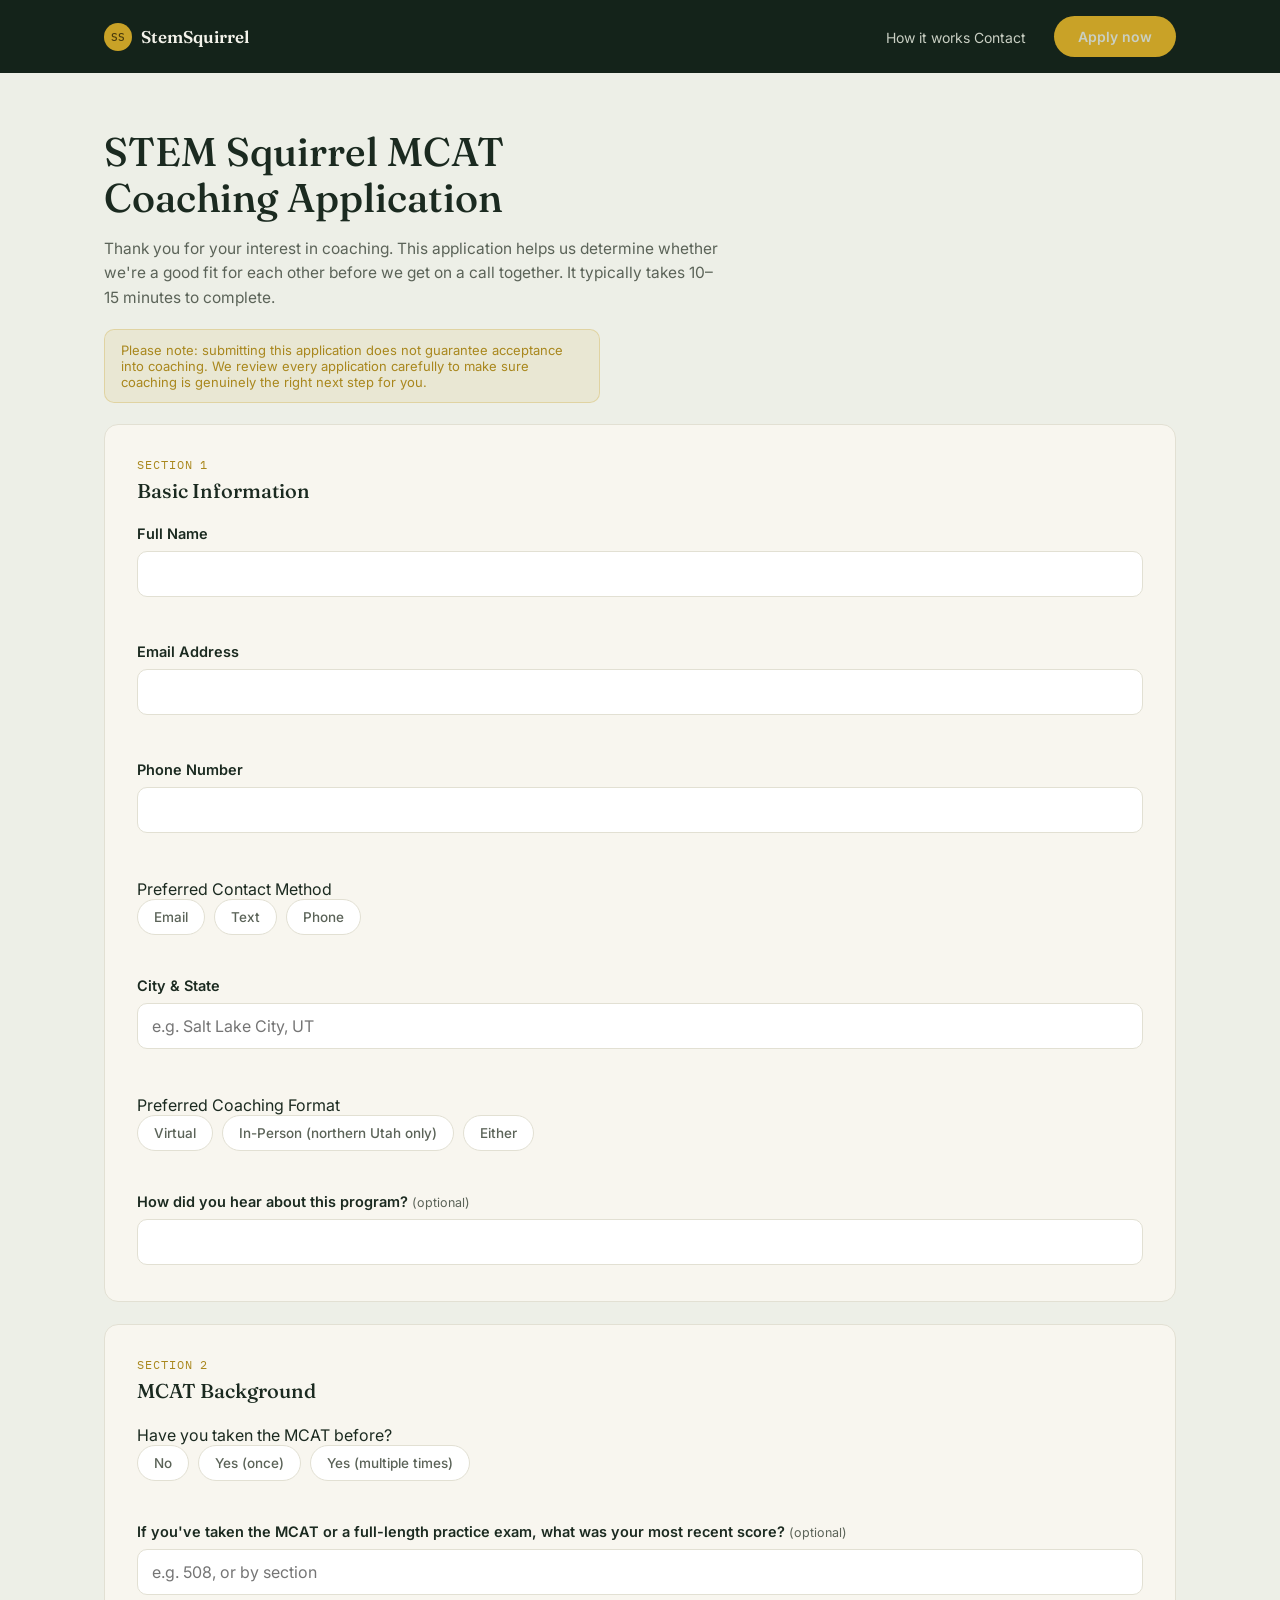
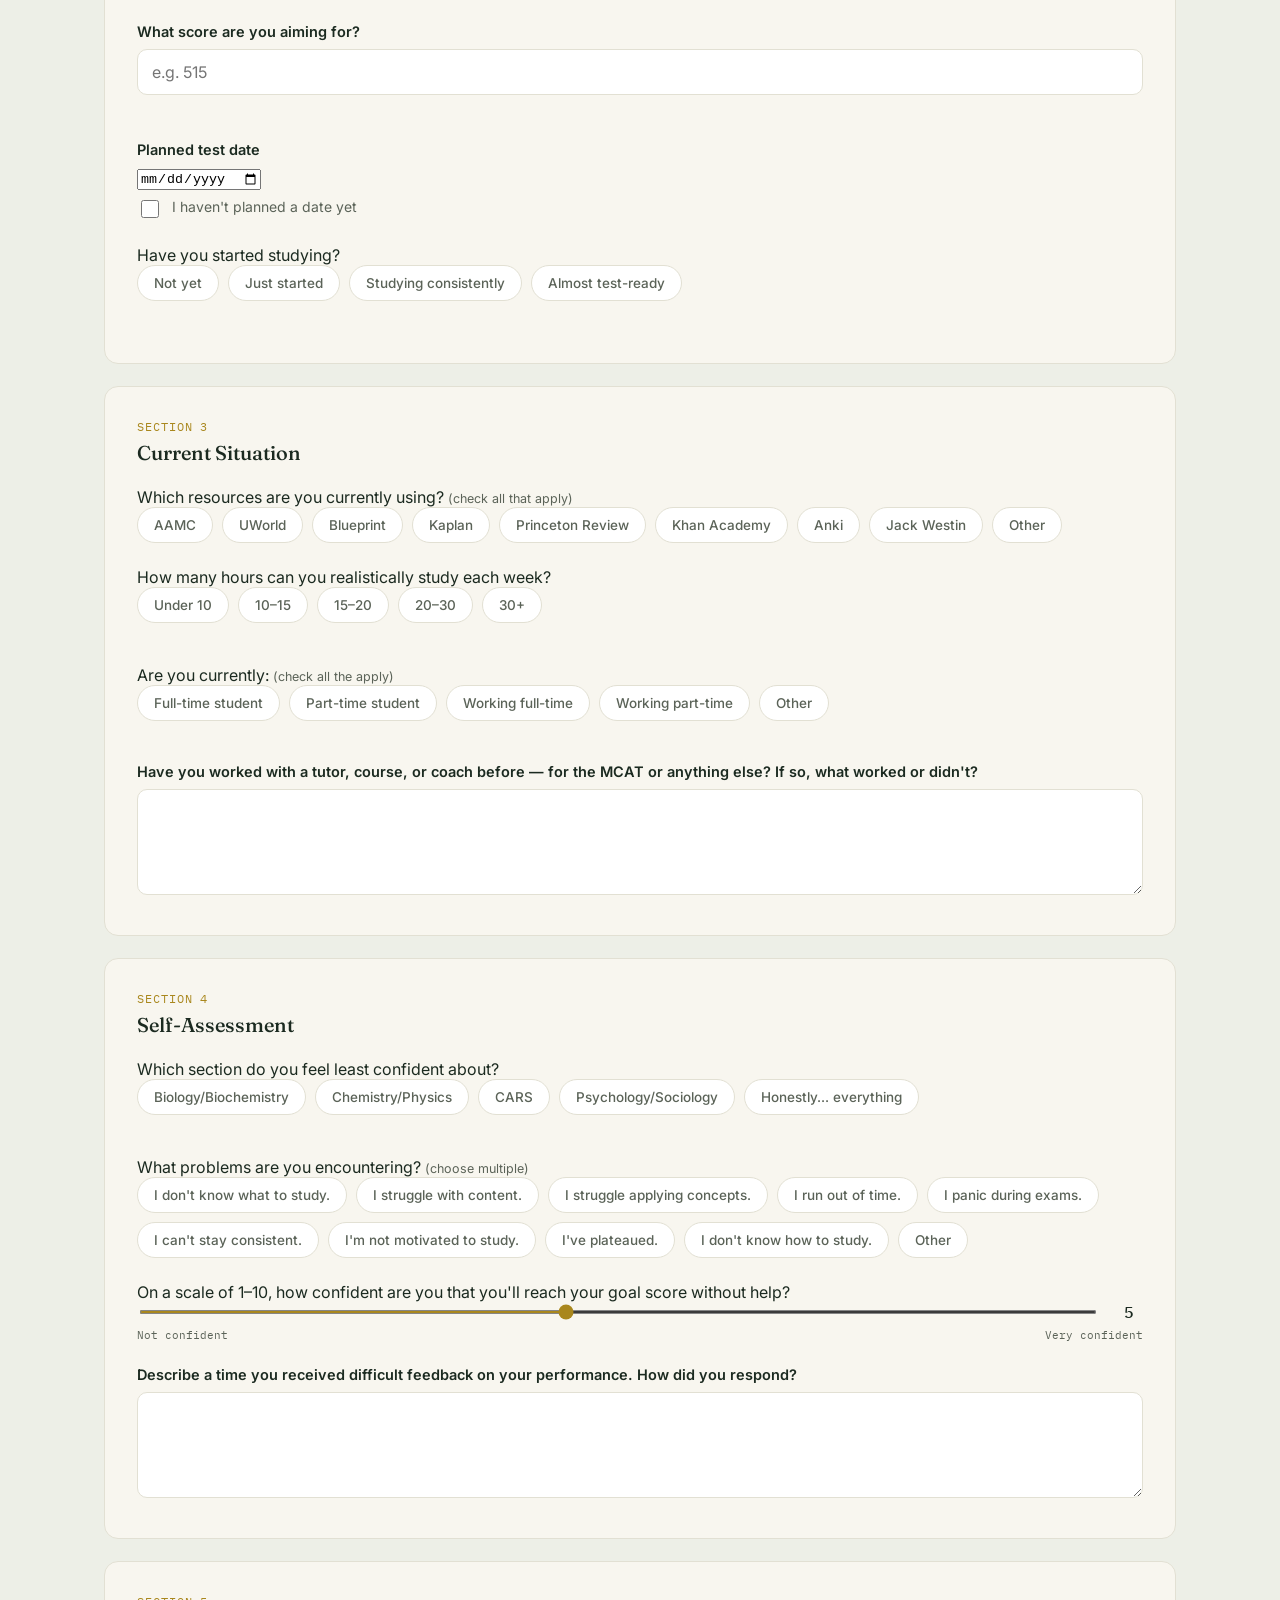
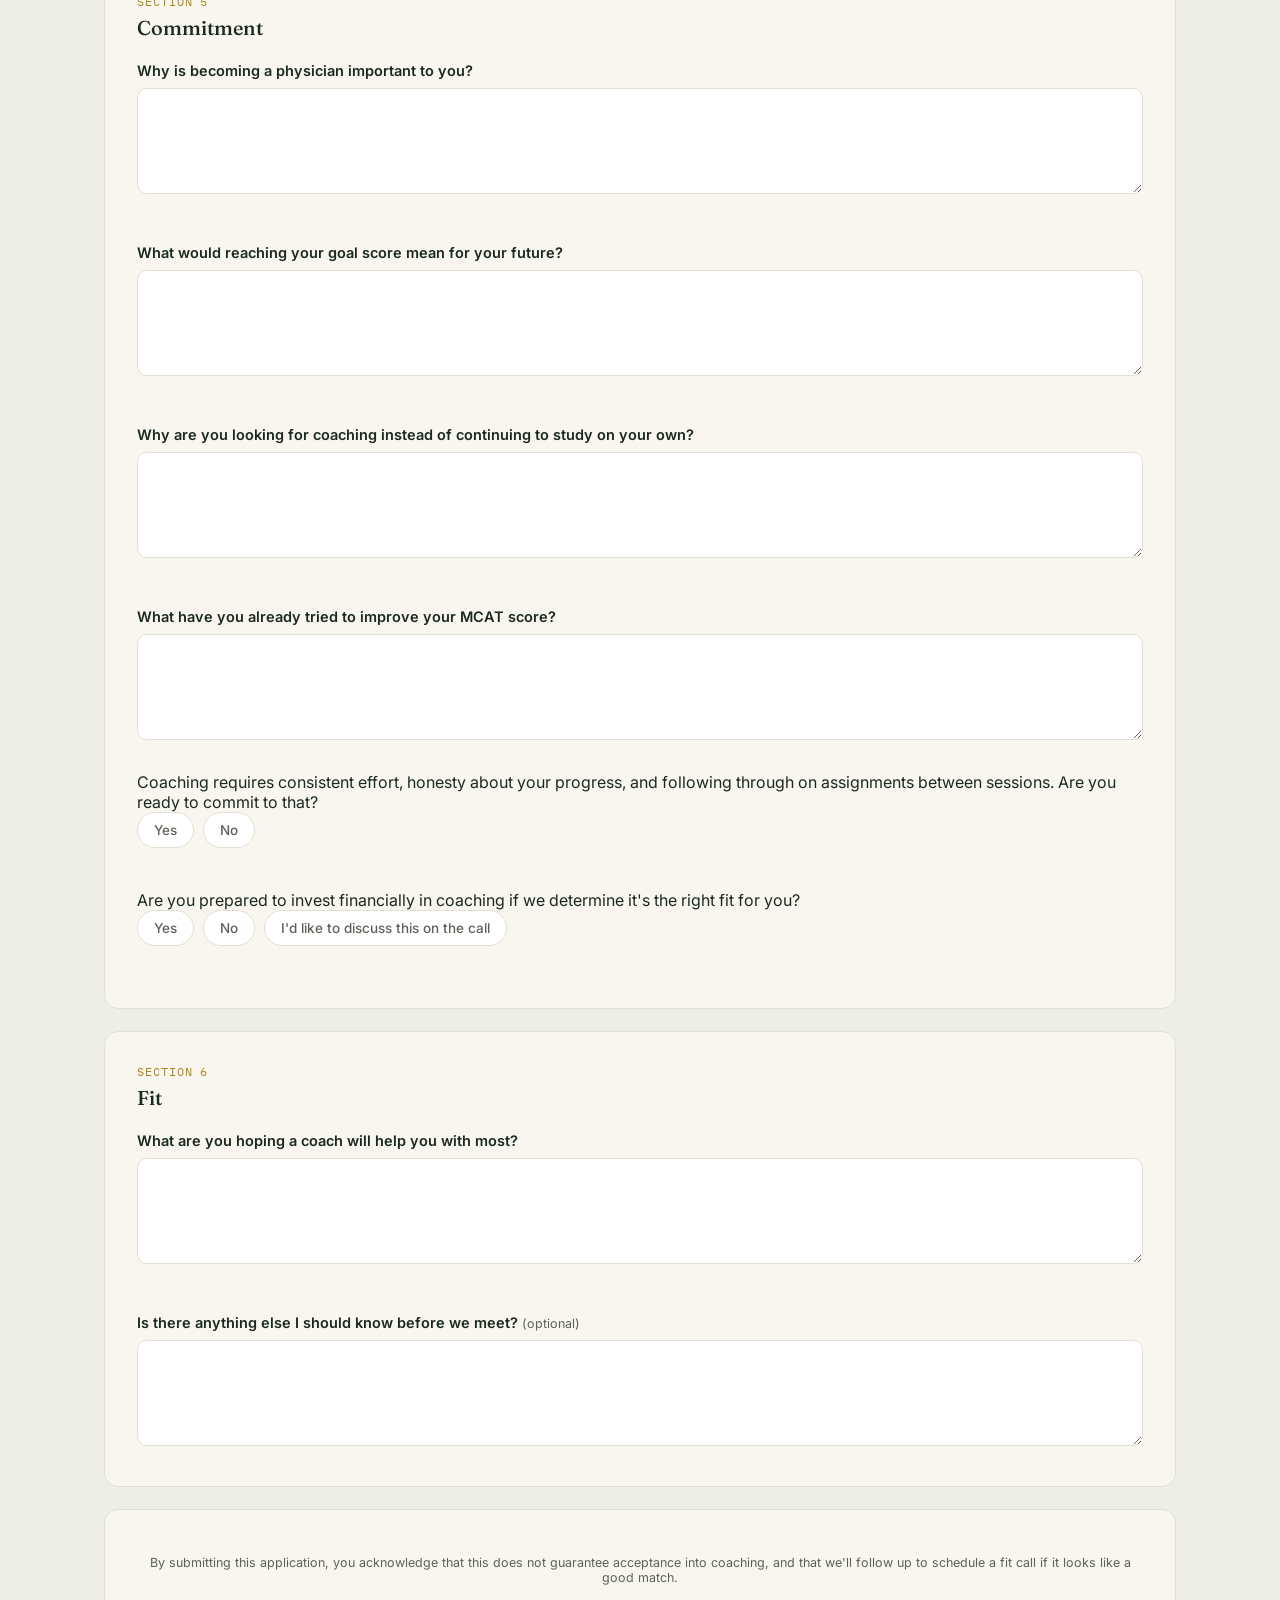
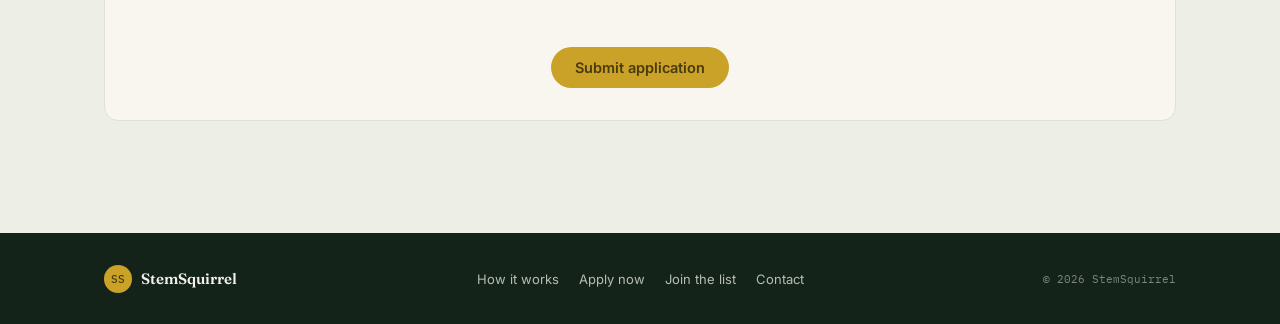
==== commit 1ad51d54: "Update application.html" ====
--- a/application.html
+++ b/application.html
@@ -182,13 +182,13 @@
       </div>
 
       <div class="q">
-        <div class="q-label">Are you currently:</div>
-        <div class="chip-grid" data-key="currentStatus" data-required="true">
-          <button type="button" class="chip" data-value="Full-time student">Full-time student</button>
-          <button type="button" class="chip" data-value="Part-time student">Part-time student</button>
-          <button type="button" class="chip" data-value="Working full-time">Working full-time</button>
-          <button type="button" class="chip" data-value="Working part-time">Working part-time</button>
-          <button type="button" class="chip" data-value="Other" data-other-toggle="true">Other</button>
+        <div class="q-label">Are you currently: <span class="q-optional">(check all the apply)</span></div>
+        <div class="chip-grid" data-key="currentStatus" data-required="true" data-mulit="true">
+          <button type="button" class="chip chip-multi" data-value="Full-time student">Full-time student</button>
+          <button type="button" class="chip chip-multi" data-value="Part-time student">Part-time student</button>
+          <button type="button" class="chip chip-multi" data-value="Working full-time">Working full-time</button>
+          <button type="button" class="chip chip-multi" data-value="Working part-time">Working part-time</button>
+          <button type="button" class="chip chip-multi" data-value="Other" data-other-toggle="true">Other</button>
         </div>
         <div class="other-reveal" data-other-for="currentStatus">
           <input type="text" id="currentStatus-other" placeholder="Please specify">
@@ -342,7 +342,7 @@
           your Turnstile widget (Cloudflare dashboard → Turnstile → Add site).
           Use a "Managed" widget for the least-friction experience.
         -->
-        <div class="cf-turnstile" data-sitekey="YOUR_SITE_KEY" data-theme="light"></div>
+        <div class="cf-turnstile" data-sitekey="0x4AAAAAAD4lcQGNbFQsMwCk" data-theme="light"></div>
       </div>
       <div class="error-msg" data-error-for="captcha" style="text-align:center;margin-bottom:8px;"></div>
       <div class="app-submit-row" style="justify-content:center;">
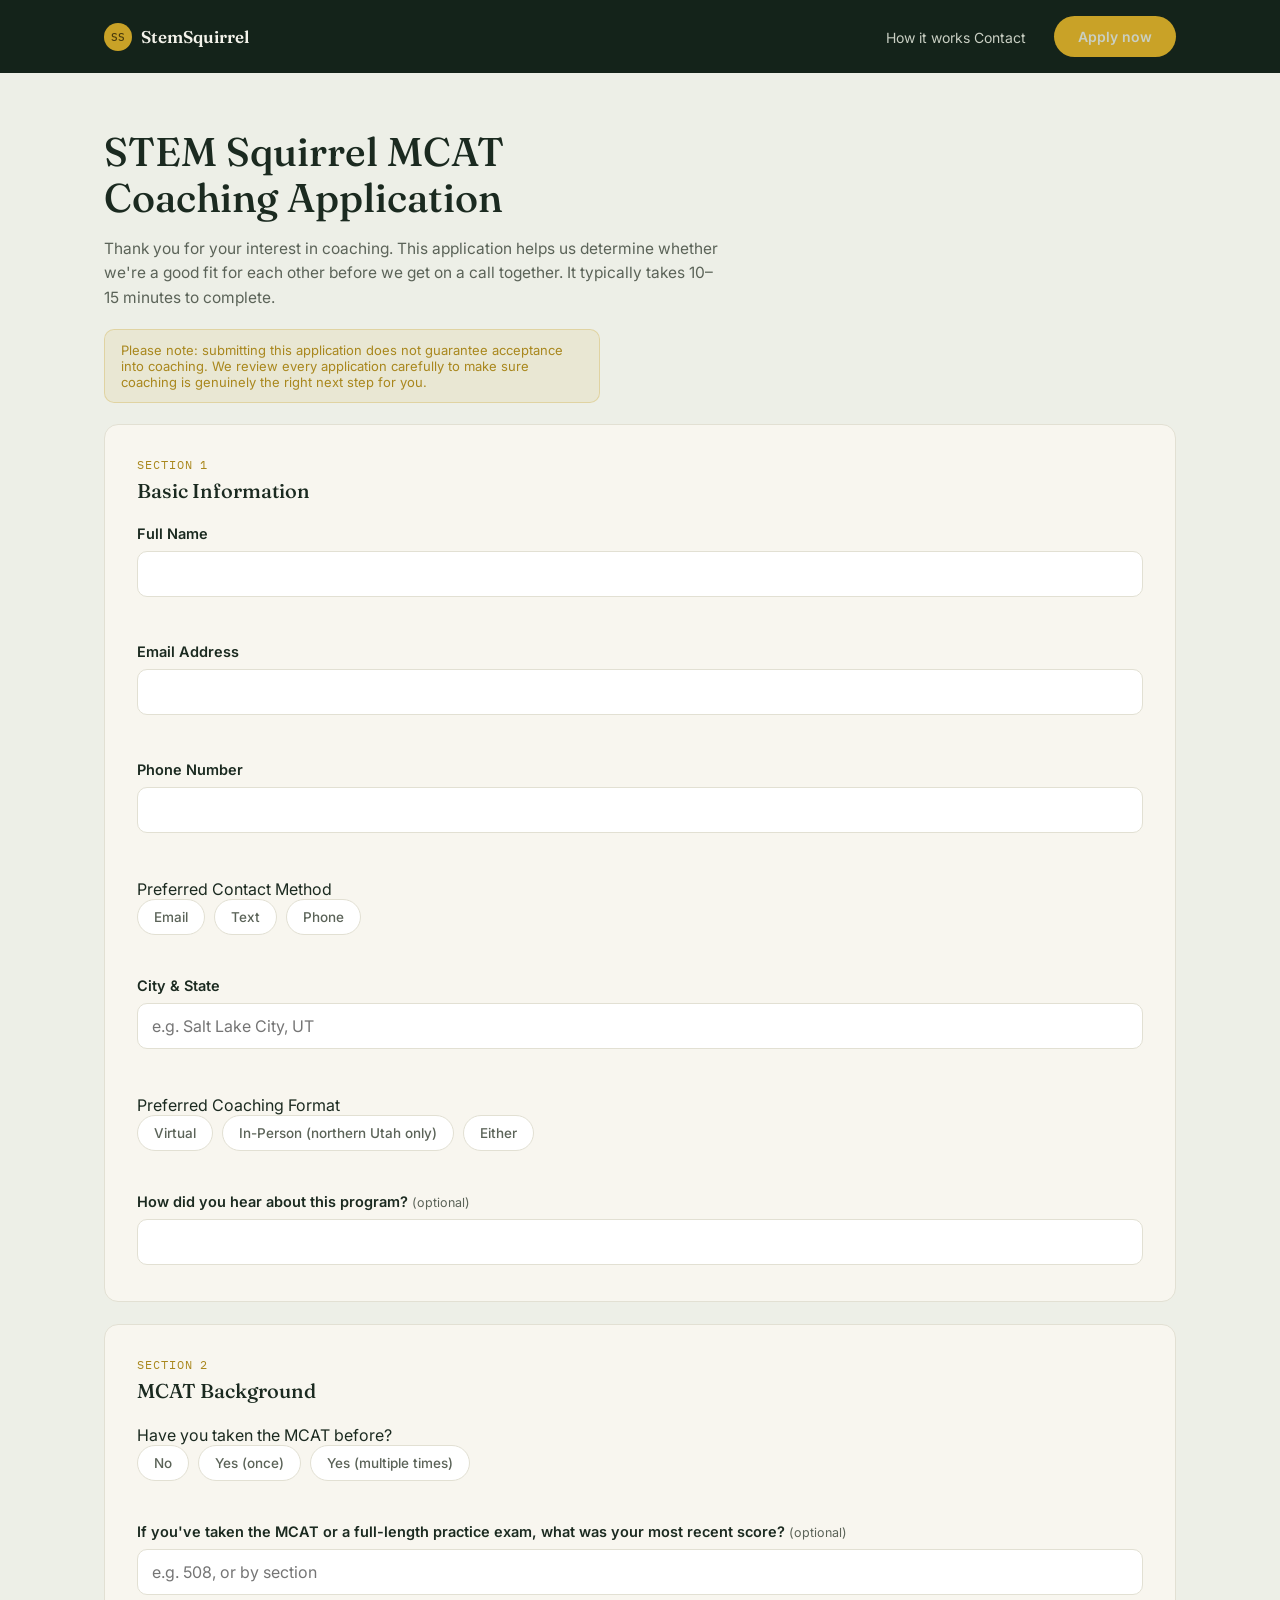
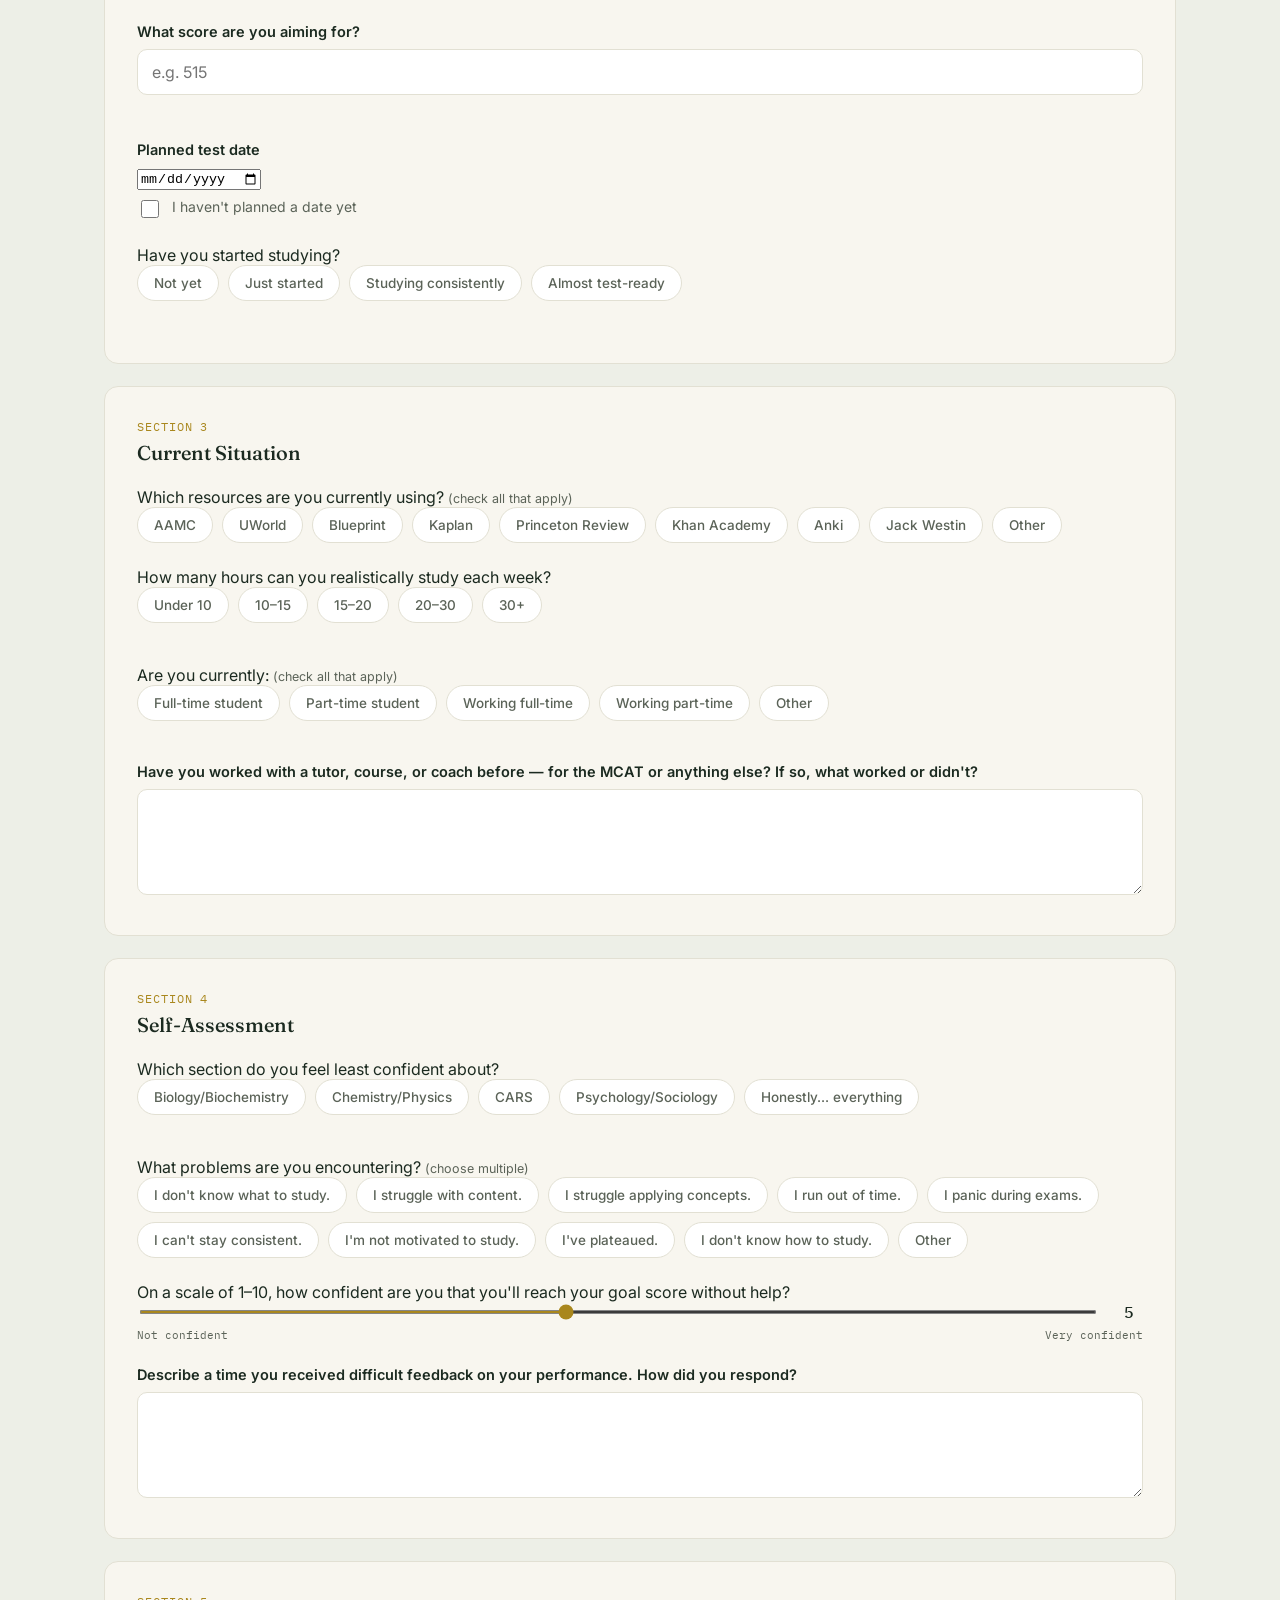
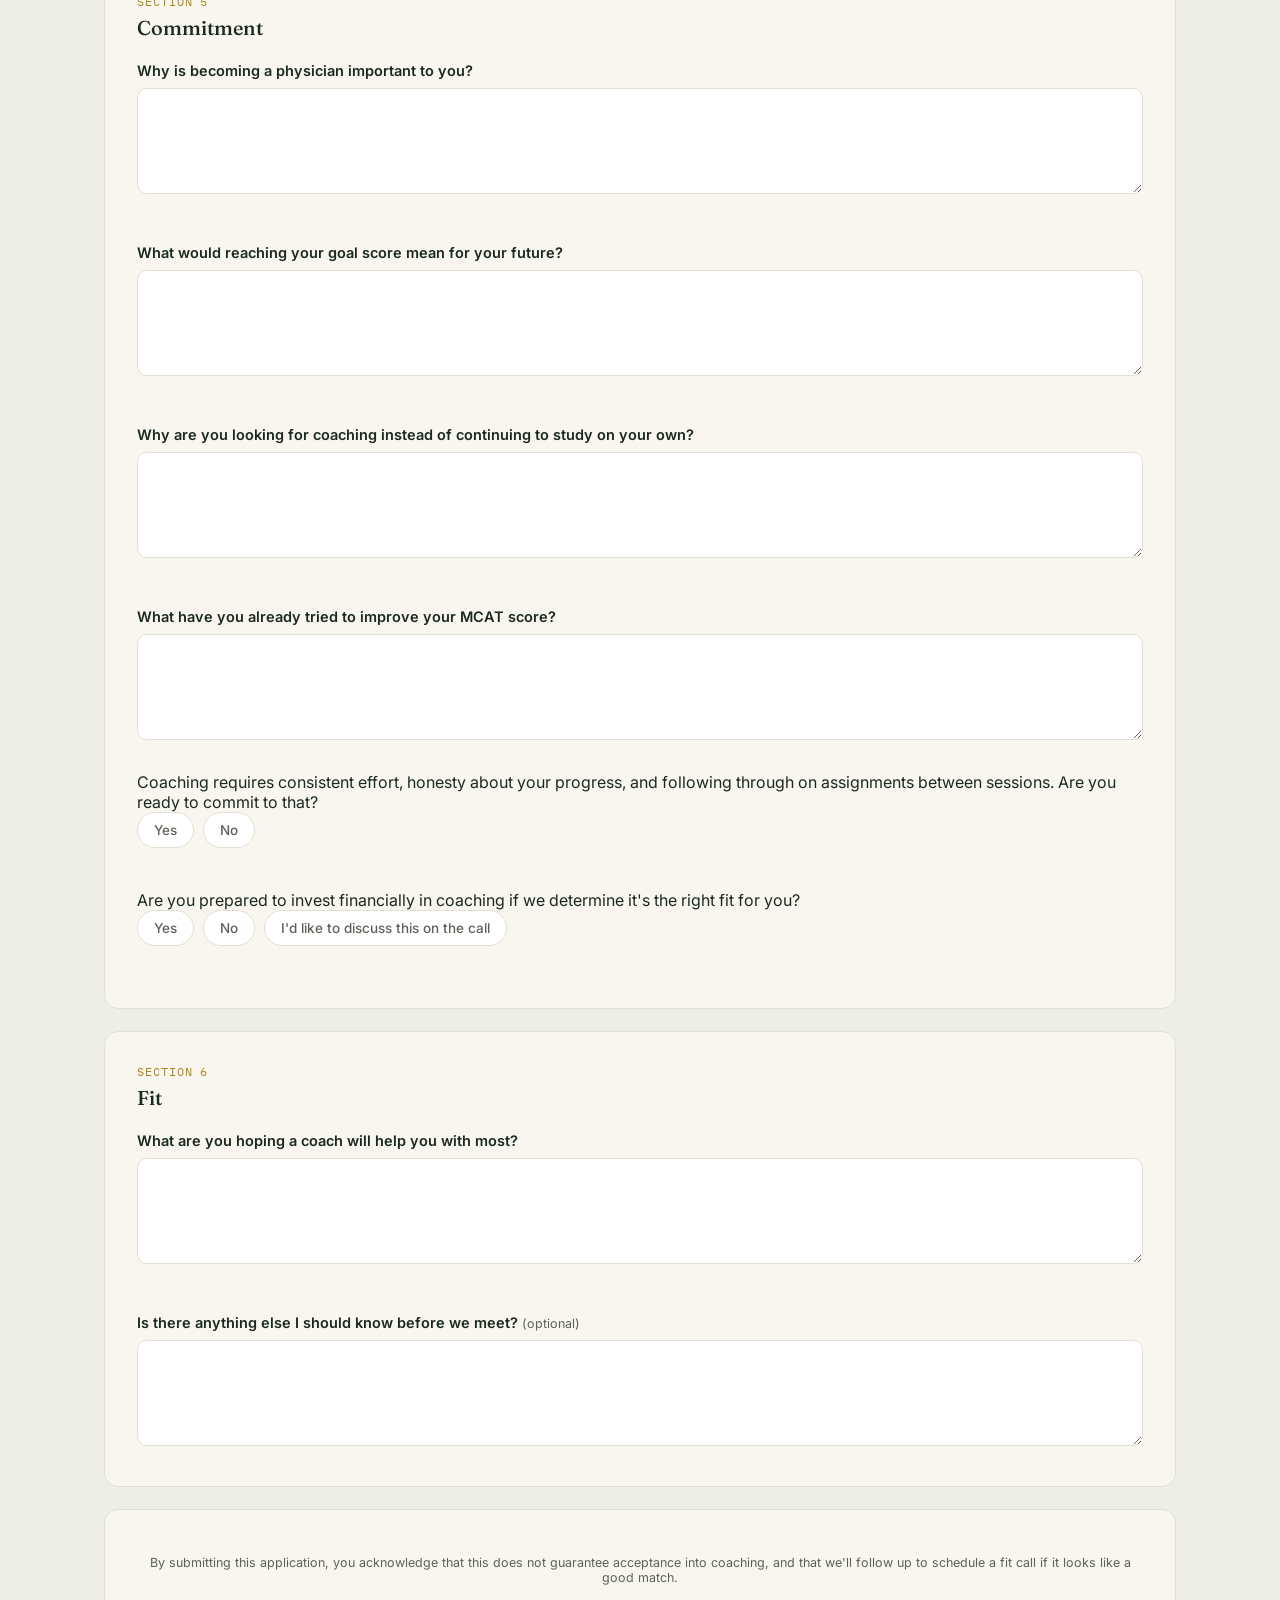
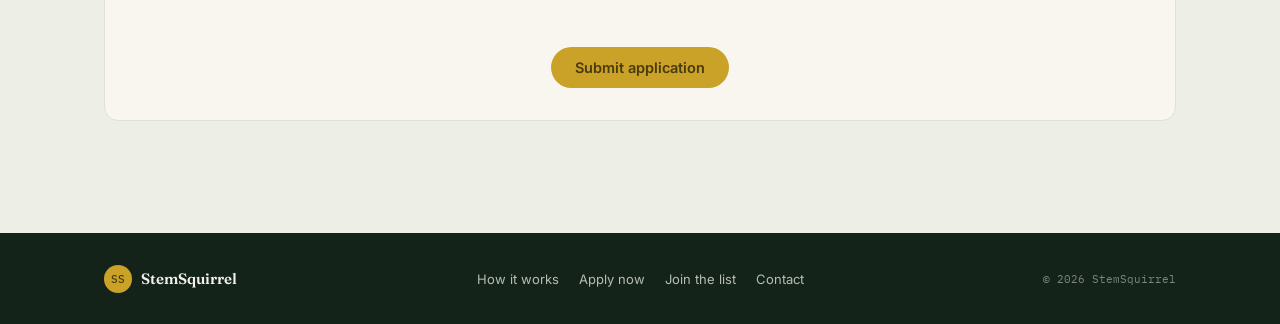
==== commit a4f3c706: "Add files via upload" ====
--- a/application.html
+++ b/application.html
@@ -182,8 +182,8 @@
       </div>
 
       <div class="q">
-        <div class="q-label">Are you currently: <span class="q-optional">(check all the apply)</span></div>
-        <div class="chip-grid" data-key="currentStatus" data-required="true" data-mulit="true">
+        <div class="q-label">Are you currently: <span class="q-optional">(check all that apply)</span></div>
+        <div class="chip-grid" data-key="currentStatus" data-multi="true">
           <button type="button" class="chip chip-multi" data-value="Full-time student">Full-time student</button>
           <button type="button" class="chip chip-multi" data-value="Part-time student">Part-time student</button>
           <button type="button" class="chip chip-multi" data-value="Working full-time">Working full-time</button>
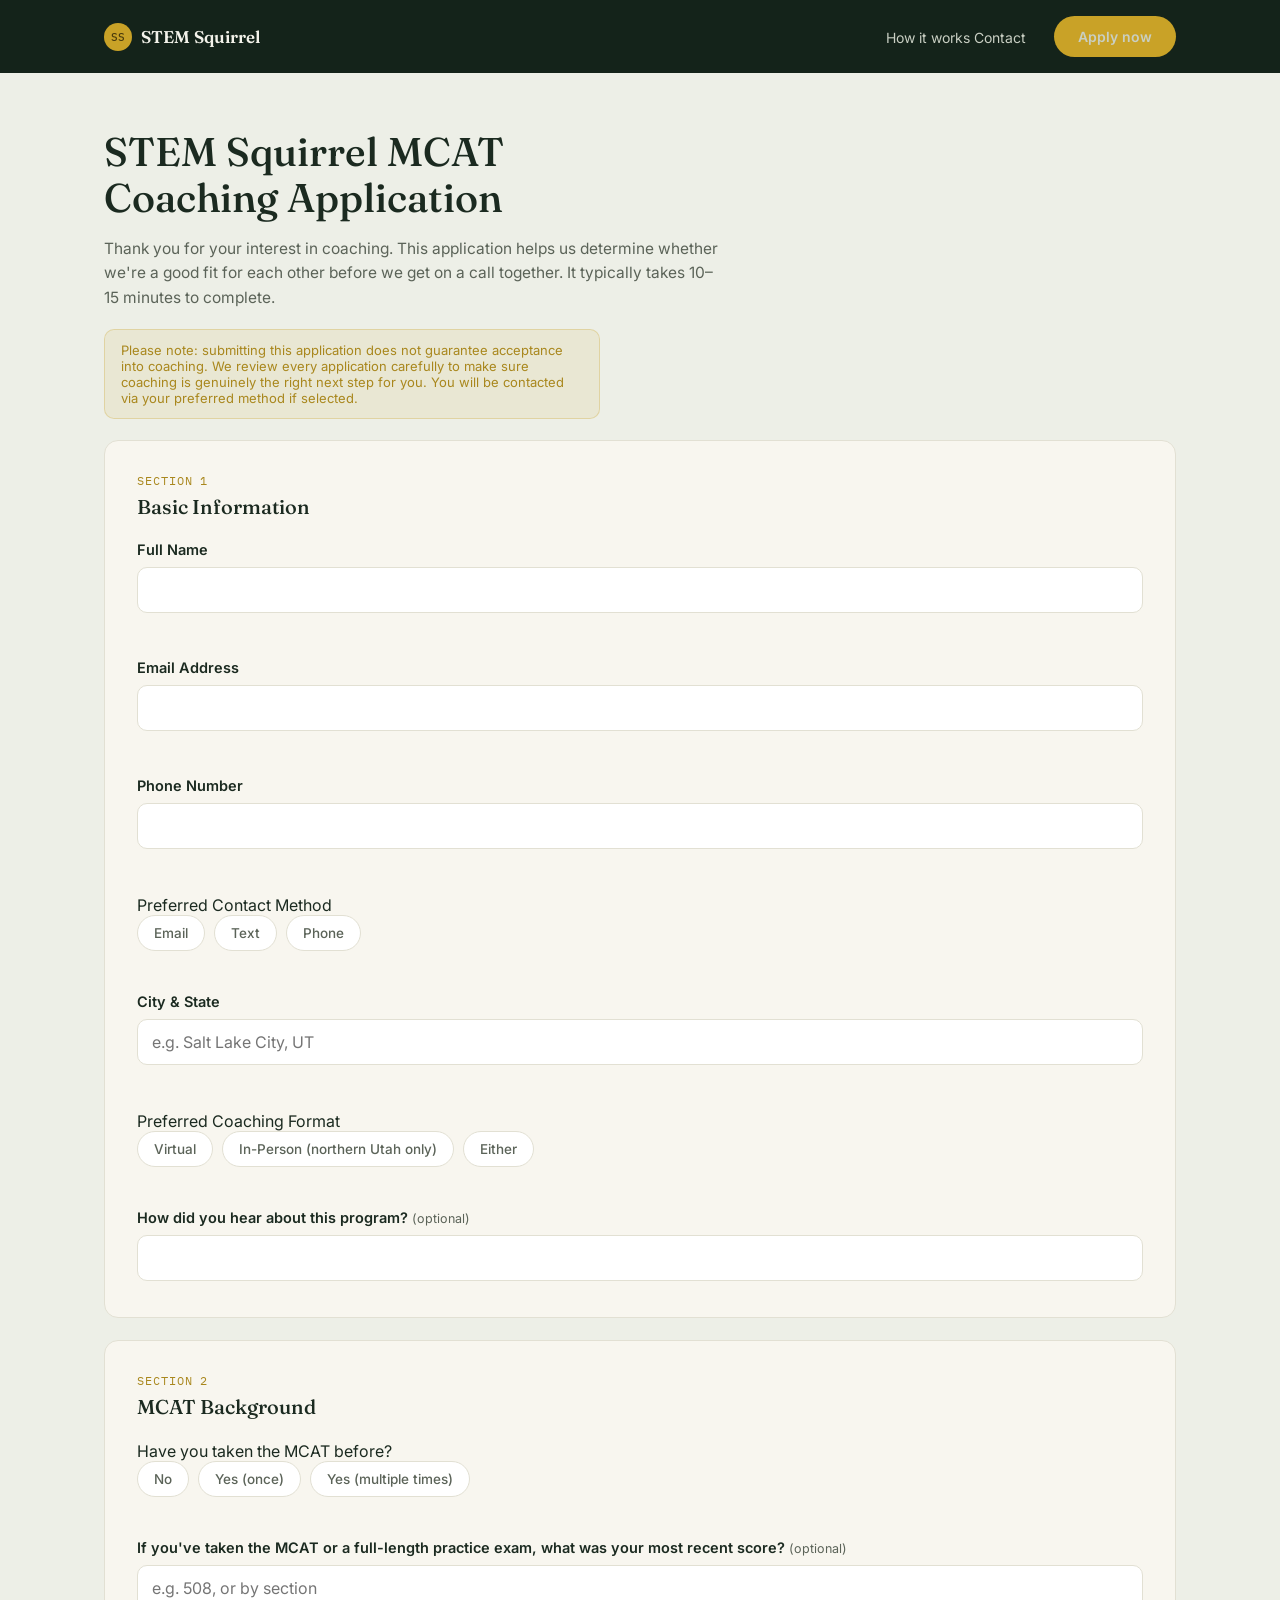
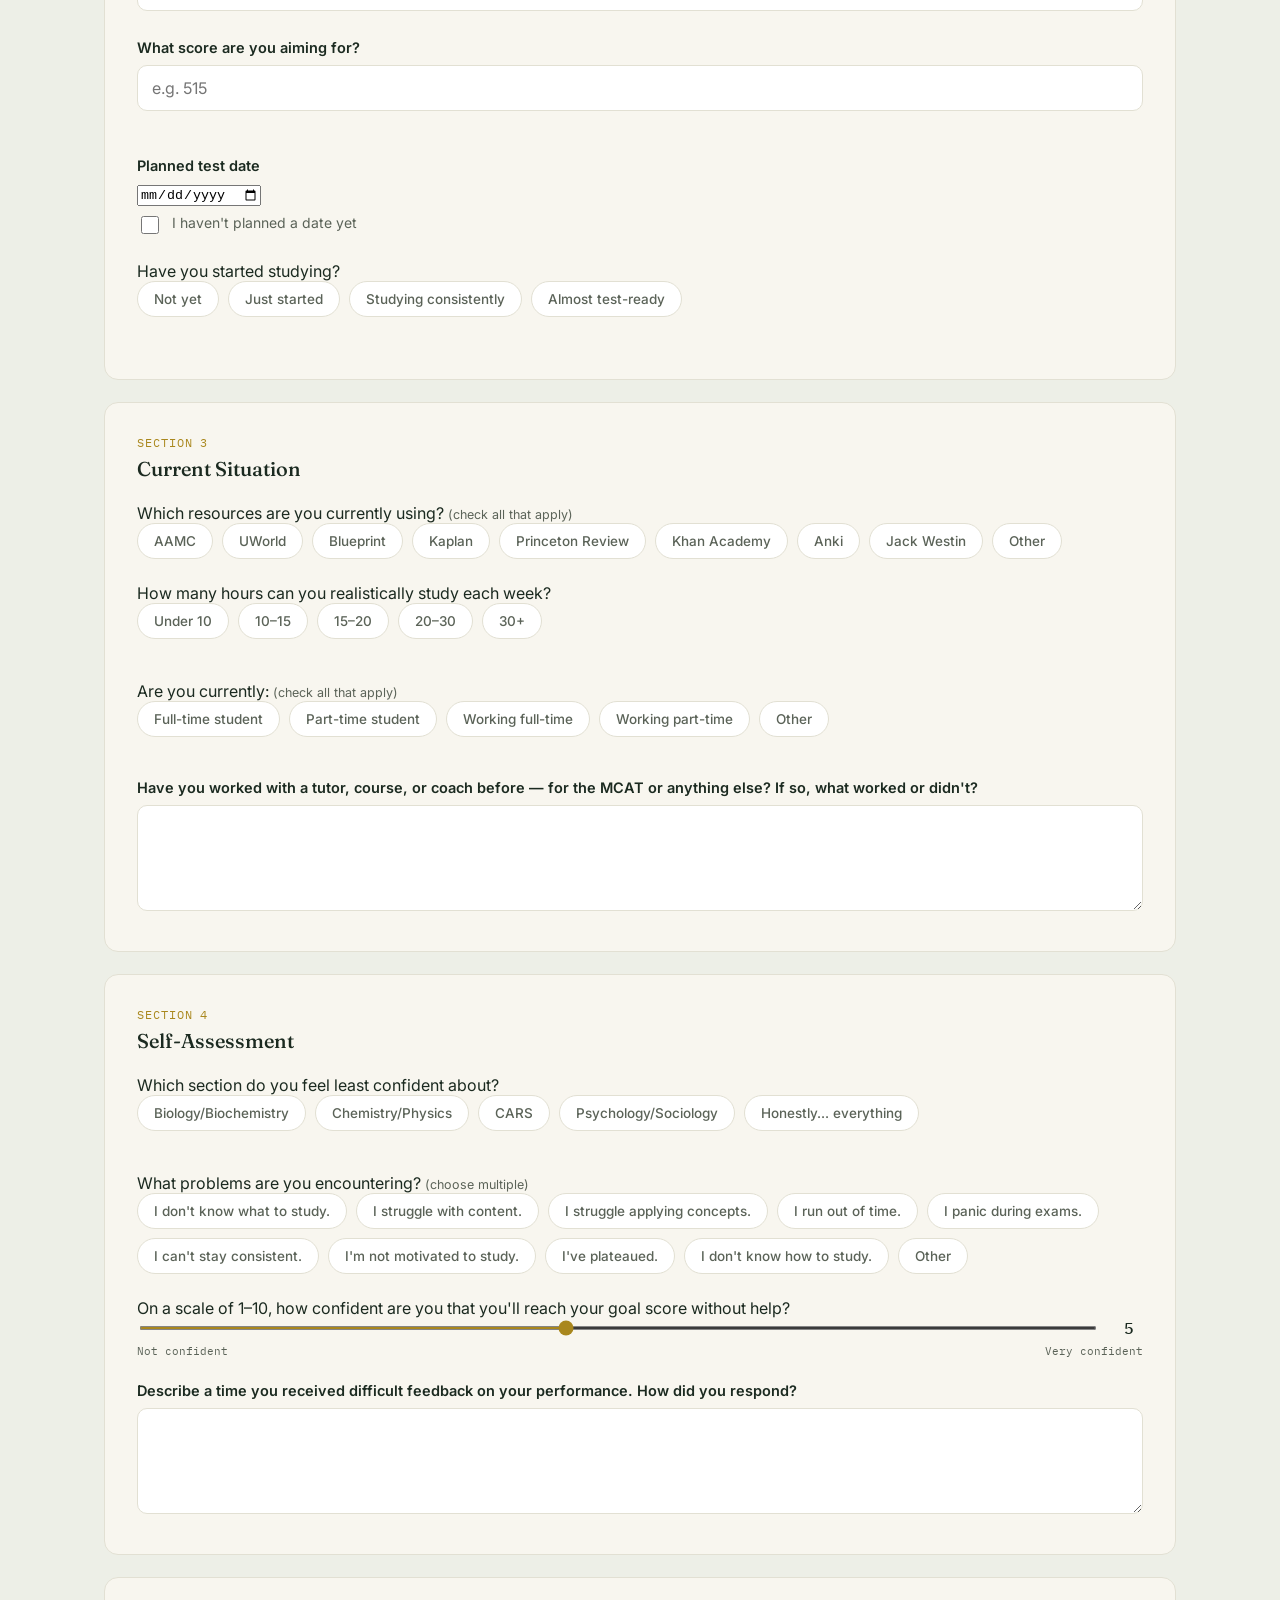
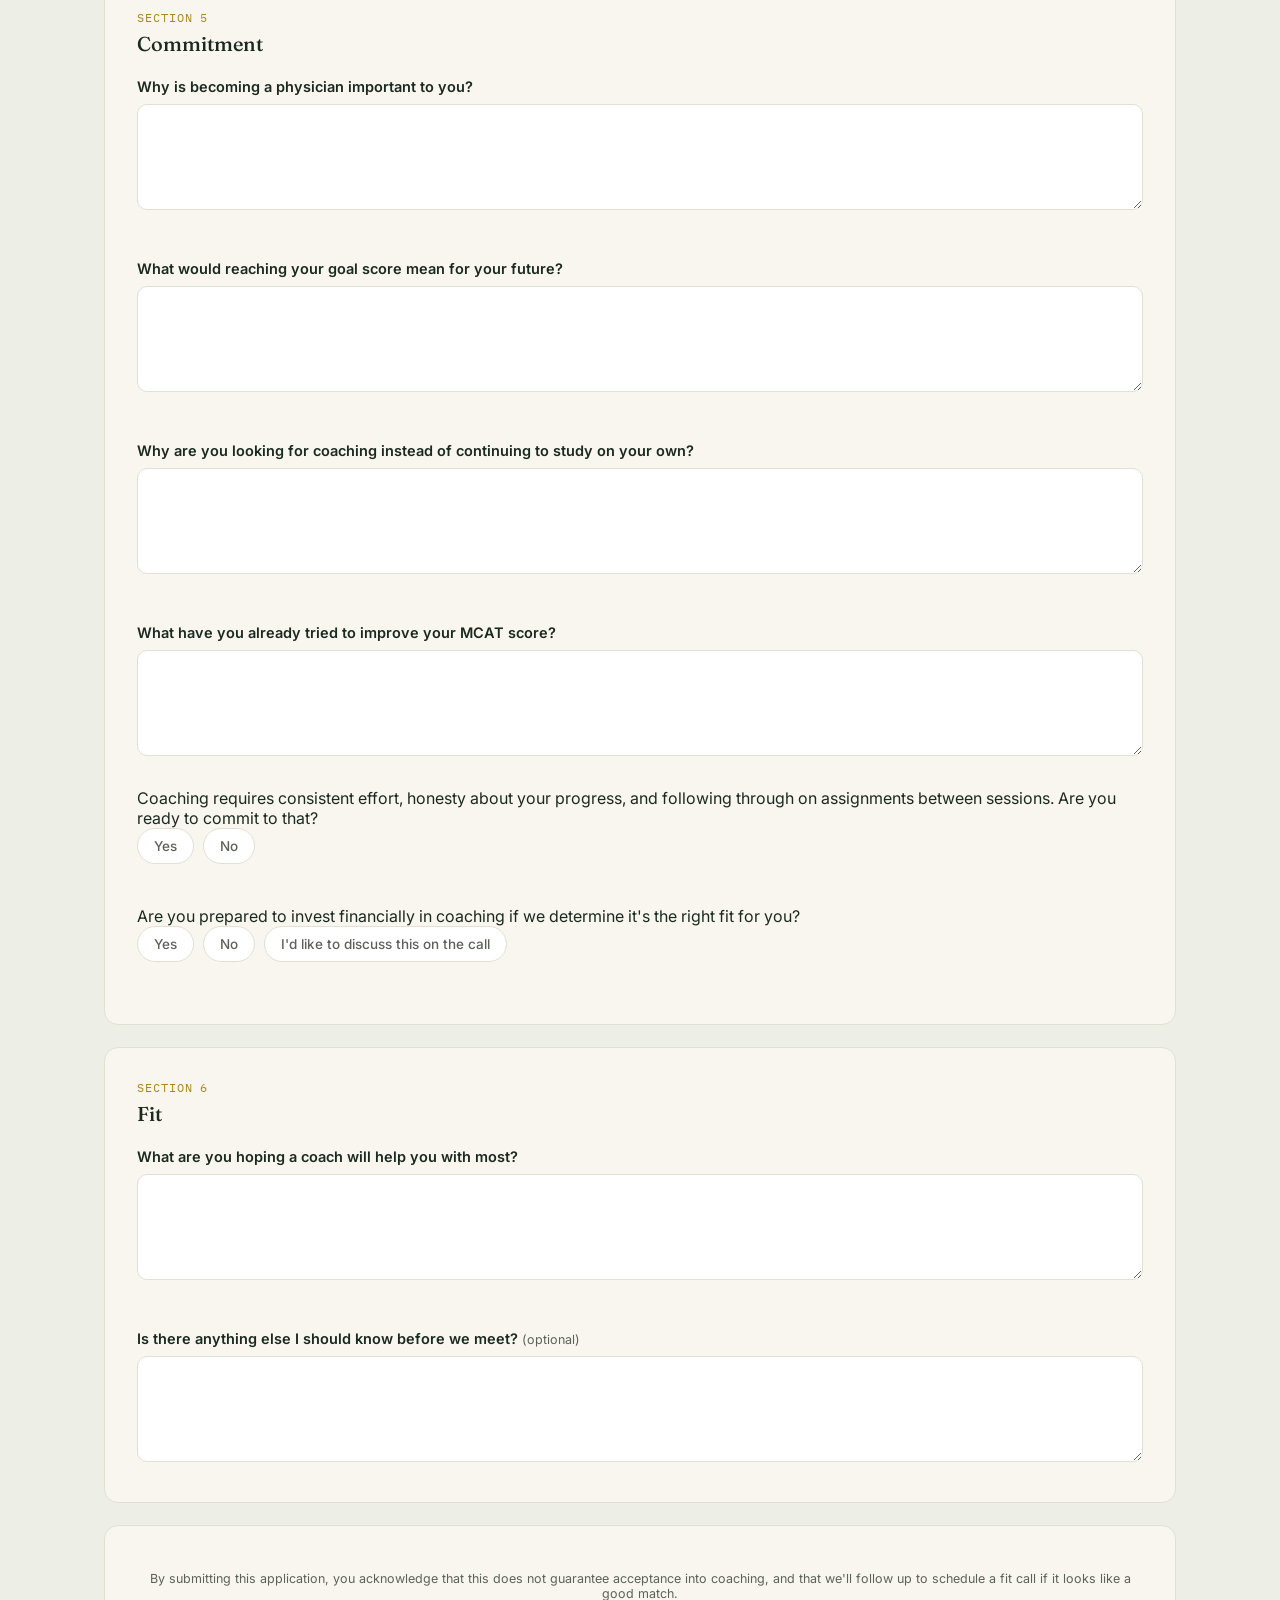
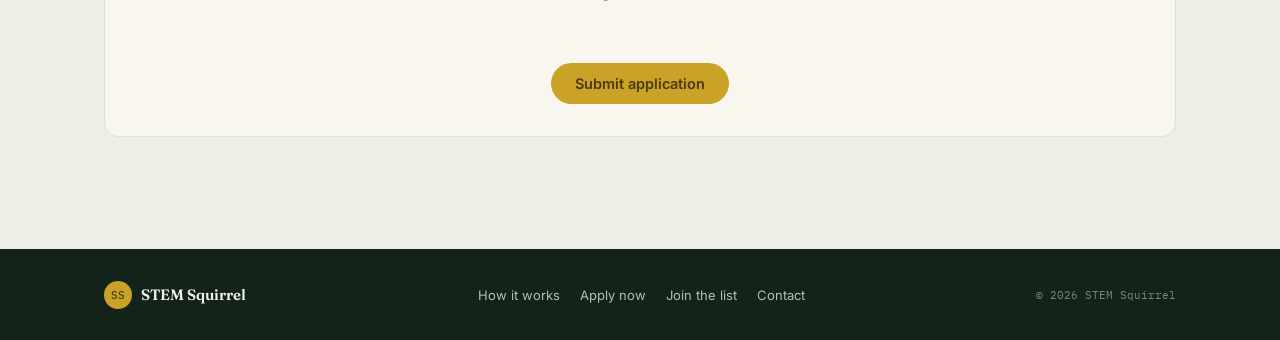
==== commit 4b65be34: "Update application.html" ====
--- a/application.html
+++ b/application.html
@@ -3,8 +3,8 @@
 <head>
 <meta charset="UTF-8">
 <meta name="viewport" content="width=device-width, initial-scale=1.0">
-<title>Apply for Coaching | StemSquirrel MCAT</title>
-<meta name="description" content="Apply for 1:1 MCAT coaching with StemSquirrel. Takes 10-15 minutes.">
+<title>Apply for Coaching | STEM Squirrel MCAT</title>
+<meta name="description" content="Apply for personalized MCAT coaching with STEM Squirrel. Takes 10-15 minutes.">
 
 <link rel="preconnect" href="https://fonts.googleapis.com">
 <link rel="preconnect" href="https://fonts.gstatic.com" crossorigin>
@@ -16,7 +16,7 @@
 
 <header class="site-header">
   <div class="wrap">
-    <a class="brand" href="index.html"><span class="brand-mark">SS</span>StemSquirrel</a>
+    <a class="brand" href="index.html"><span class="brand-mark">SS</span>STEM Squirrel</a>
     <nav class="site-nav">
       <div class="nav-links">
         <a href="index.html#how-it-works">How it works</a>
@@ -31,7 +31,7 @@
   <section class="app-intro">
     <h1>STEM Squirrel MCAT Coaching Application</h1>
     <p class="sub">Thank you for your interest in coaching. This application helps us determine whether we're a good fit for each other before we get on a call together. It typically takes 10–15 minutes to complete.</p>
-    <p class="disclaimer">Please note: submitting this application does not guarantee acceptance into coaching. We review every application carefully to make sure coaching is genuinely the right next step for you.</p>
+    <p class="disclaimer">Please note: submitting this application does not guarantee acceptance into coaching. We review every application carefully to make sure coaching is genuinely the right next step for you. You will be contacted via your preferred method if selected. </p>
   </section>
 
   <div class="app-error-banner" id="app-error-banner"></div>
@@ -362,14 +362,14 @@
 
 <footer class="site-footer">
   <div class="wrap">
-    <a class="brand" href="index.html"><span class="brand-mark">SS</span>StemSquirrel</a>
+    <a class="brand" href="index.html"><span class="brand-mark">SS</span>STEM Squirrel</a>
     <div class="footer-links">
       <a href="index.html#how-it-works">How it works</a>
       <a href="application.html">Apply now</a>
       <a href="join-list.html">Join the list</a>
       <a href="contact.html">Contact</a>
     </div>
-    <div class="footer-fine">© 2026 StemSquirrel</div>
+    <div class="footer-fine">© 2026 STEM Squirrel</div>
   </div>
 </footer>
 
--- a/css/styles.css
+++ b/css/styles.css
@@ -794,3 +794,46 @@
 }
 .app-success h2{ font-size: 24px; margin-bottom: 10px; }
 .app-success p{ color: var(--muted); font-size: 15px; max-width: 46ch; margin: 0 auto; line-height: 1.6; }
+
+/* ---------- Ranking widget ---------- */
+.rank-list{
+  display: flex;
+  flex-direction: column;
+  gap: 8px;
+}
+.rank-row{
+  display: flex;
+  align-items: center;
+  gap: 12px;
+  background: #fff;
+  border: 1.5px solid var(--line);
+  border-radius: 10px;
+  padding: 10px 14px;
+}
+.rank-row select{
+  width: 64px;
+  flex-shrink: 0;
+  margin-bottom: 0;
+  padding: 8px 10px;
+}
+.rank-row .rank-label{ font-size: 14.5px; color: var(--ink); }
+.rank-duplicate-warning{
+  display: none;
+  color: var(--error);
+  font-size: 12.5px;
+  margin-top: 8px;
+}
+.rank-duplicate-warning.visible{ display: block; }
+
+/* ---------- Private page notice ---------- */
+.private-notice{
+  font-family: var(--font-mono);
+  font-size: 11.5px;
+  color: var(--gold-deep);
+  background: rgba(201,162,39,0.1);
+  border: 1px solid rgba(201,162,39,0.28);
+  border-radius: 10px;
+  padding: 10px 16px;
+  margin-bottom: 24px;
+  display: inline-block;
+}
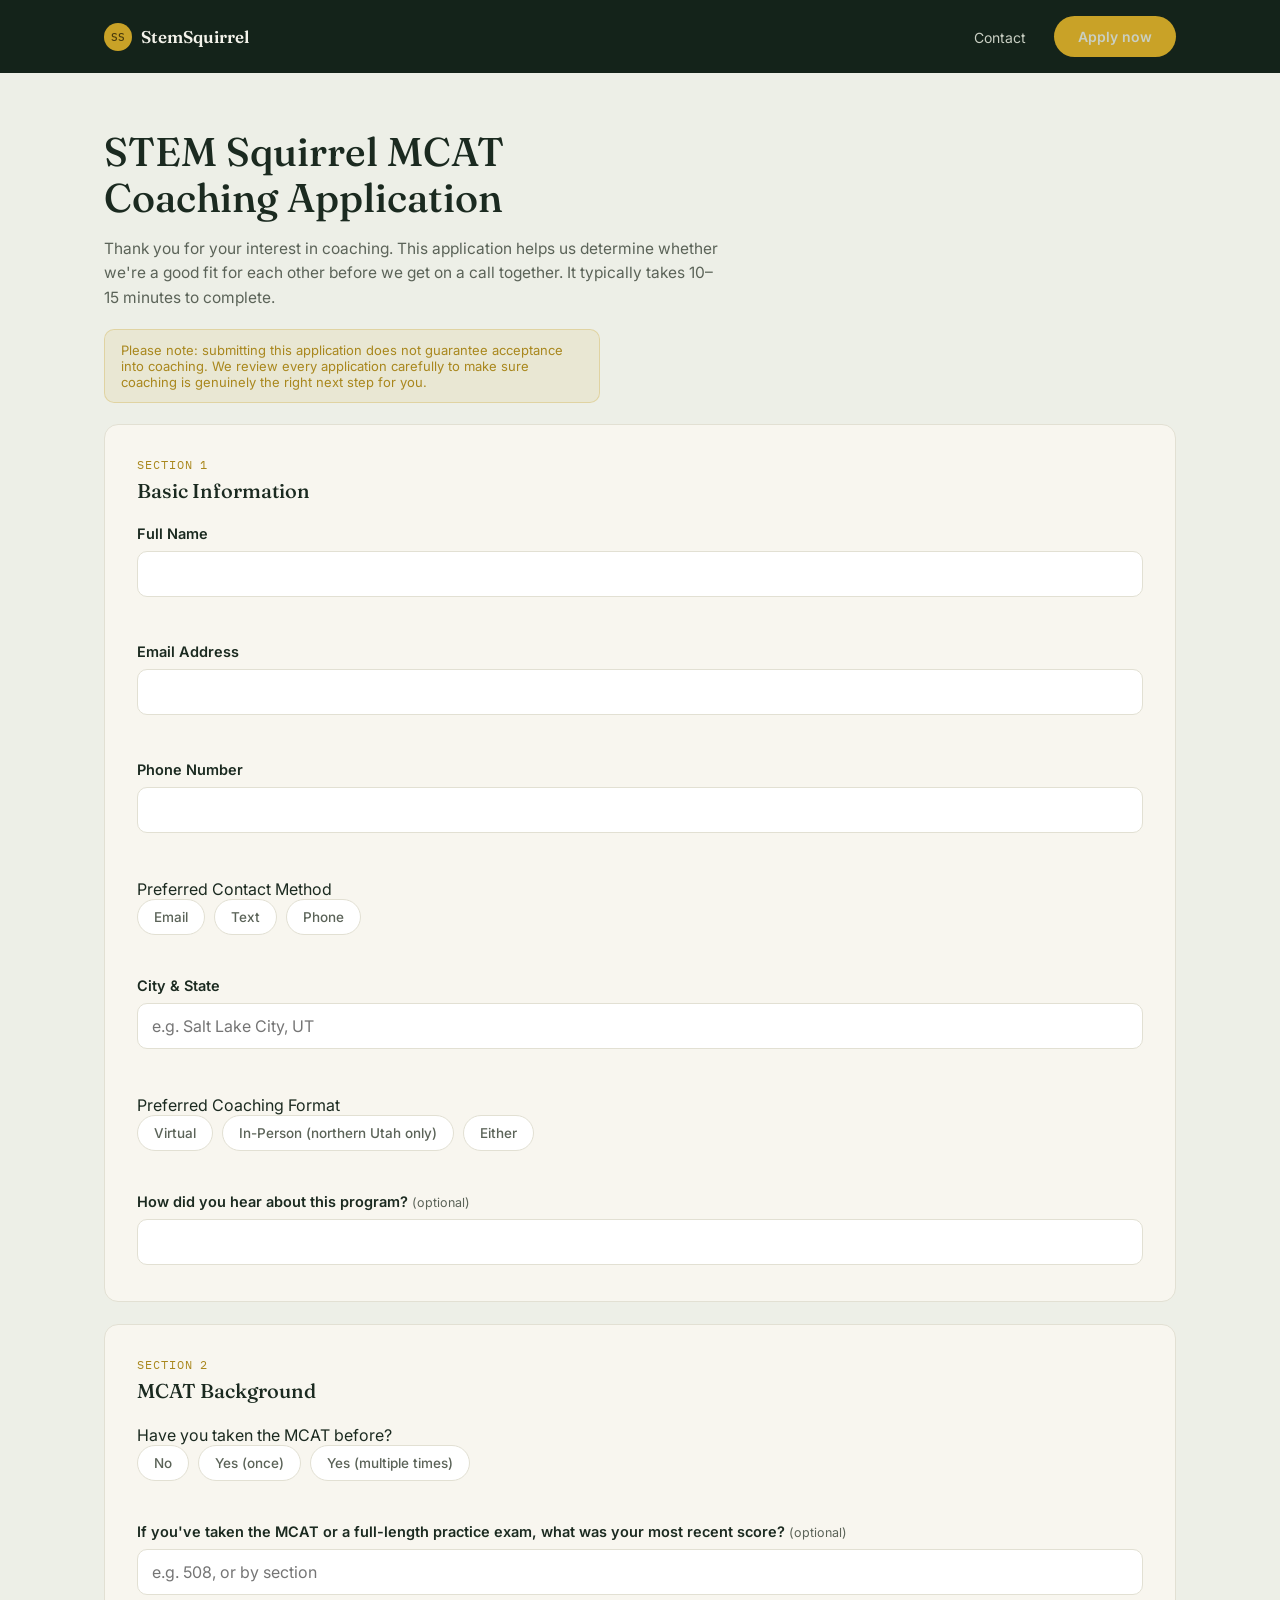
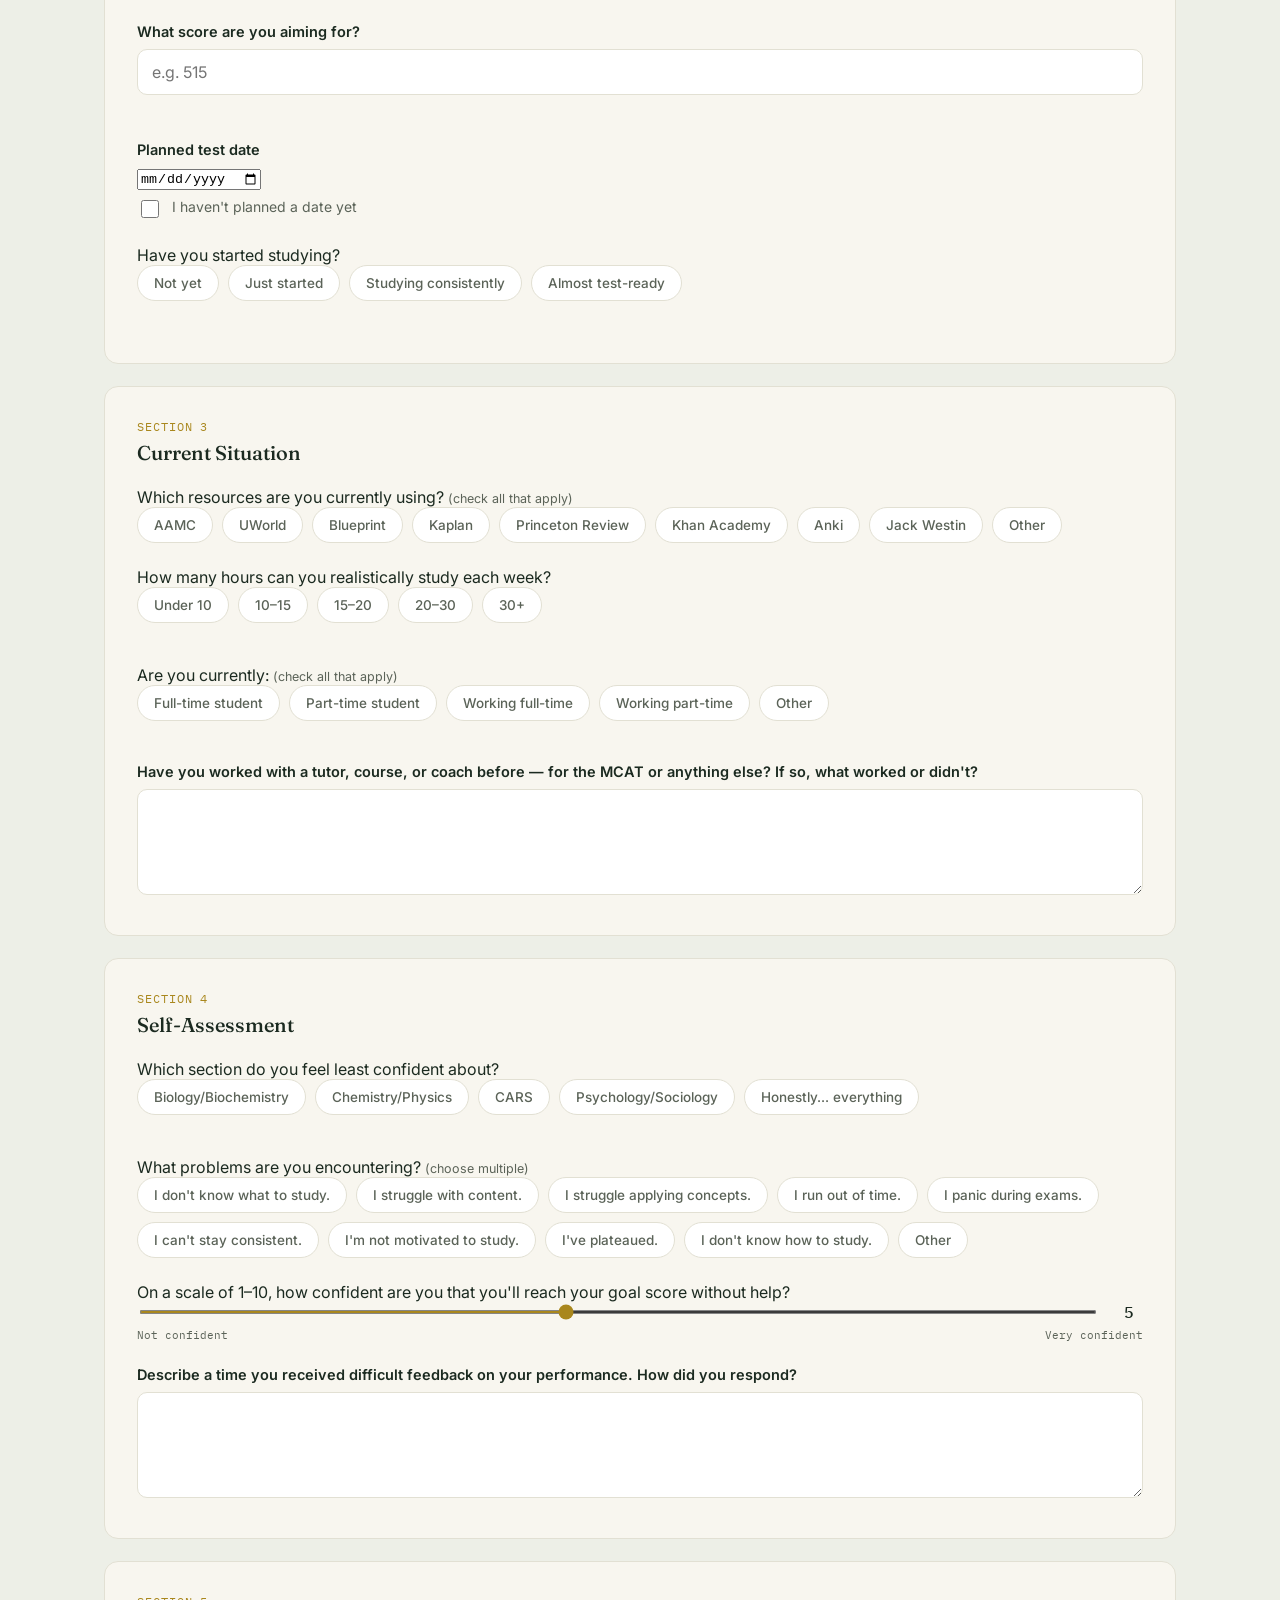
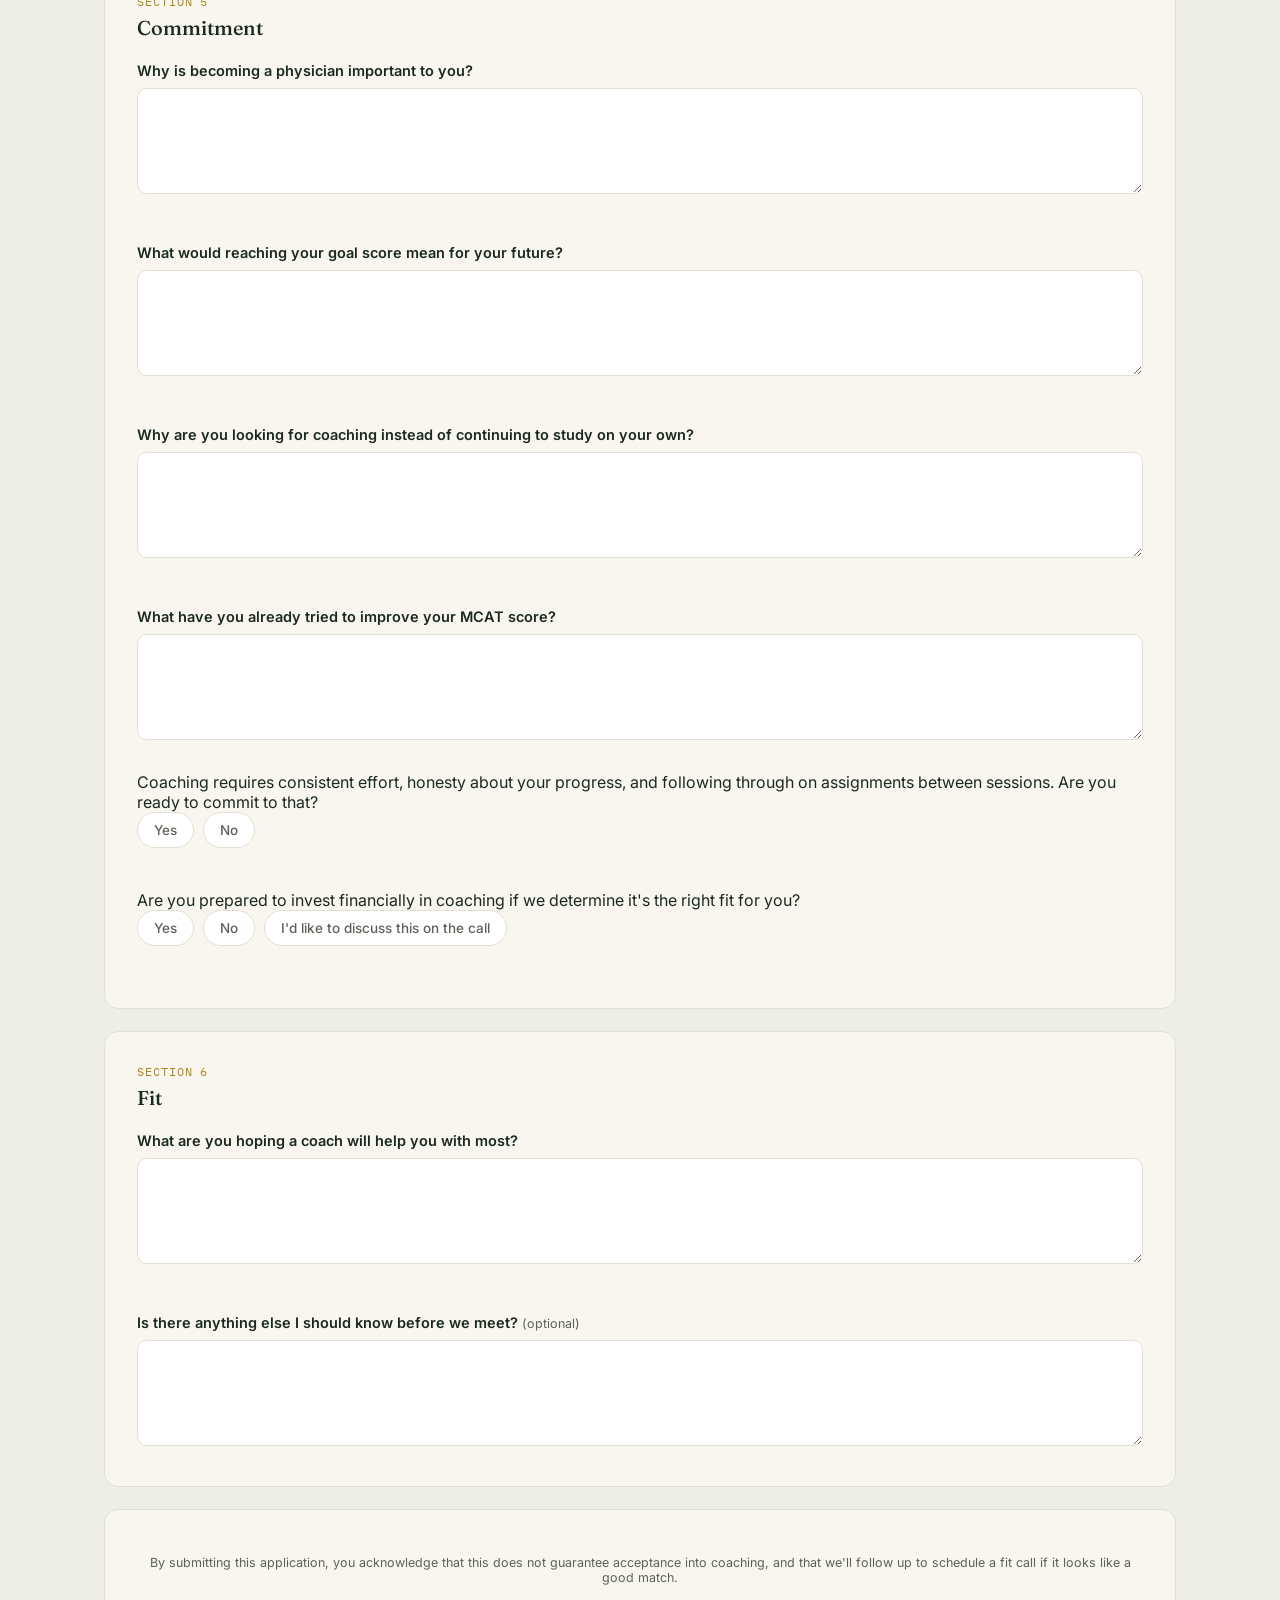
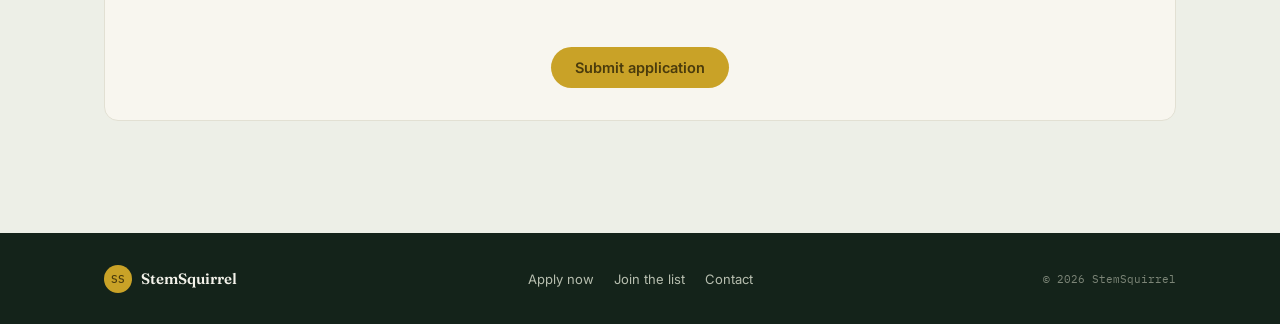
==== commit 37f24727: "Add files via upload" ====
--- a/application.html
+++ b/application.html
@@ -3,8 +3,8 @@
 <head>
 <meta charset="UTF-8">
 <meta name="viewport" content="width=device-width, initial-scale=1.0">
-<title>Apply for Coaching | STEM Squirrel MCAT</title>
-<meta name="description" content="Apply for personalized MCAT coaching with STEM Squirrel. Takes 10-15 minutes.">
+<title>Apply for Coaching | StemSquirrel MCAT</title>
+<meta name="description" content="Apply for 1:1 MCAT coaching with StemSquirrel. Takes 10-15 minutes.">
 
 <link rel="preconnect" href="https://fonts.googleapis.com">
 <link rel="preconnect" href="https://fonts.gstatic.com" crossorigin>
@@ -16,10 +16,9 @@
 
 <header class="site-header">
   <div class="wrap">
-    <a class="brand" href="index.html"><span class="brand-mark">SS</span>STEM Squirrel</a>
+    <a class="brand" href="index.html"><span class="brand-mark">SS</span>StemSquirrel</a>
     <nav class="site-nav">
       <div class="nav-links">
-        <a href="index.html#how-it-works">How it works</a>
         <a href="contact.html">Contact</a>
       </div>
       <a class="btn btn-gold" href="application.html">Apply now</a>
@@ -31,7 +30,7 @@
   <section class="app-intro">
     <h1>STEM Squirrel MCAT Coaching Application</h1>
     <p class="sub">Thank you for your interest in coaching. This application helps us determine whether we're a good fit for each other before we get on a call together. It typically takes 10–15 minutes to complete.</p>
-    <p class="disclaimer">Please note: submitting this application does not guarantee acceptance into coaching. We review every application carefully to make sure coaching is genuinely the right next step for you. You will be contacted via your preferred method if selected. </p>
+    <p class="disclaimer">Please note: submitting this application does not guarantee acceptance into coaching. We review every application carefully to make sure coaching is genuinely the right next step for you.</p>
   </section>
 
   <div class="app-error-banner" id="app-error-banner"></div>
@@ -362,14 +361,13 @@
 
 <footer class="site-footer">
   <div class="wrap">
-    <a class="brand" href="index.html"><span class="brand-mark">SS</span>STEM Squirrel</a>
+    <a class="brand" href="index.html"><span class="brand-mark">SS</span>StemSquirrel</a>
     <div class="footer-links">
-      <a href="index.html#how-it-works">How it works</a>
       <a href="application.html">Apply now</a>
       <a href="join-list.html">Join the list</a>
       <a href="contact.html">Contact</a>
     </div>
-    <div class="footer-fine">© 2026 STEM Squirrel</div>
+    <div class="footer-fine">© 2026 StemSquirrel</div>
   </div>
 </footer>
 
--- a/css/styles.css
+++ b/css/styles.css
@@ -309,6 +309,13 @@
 .cta-media{ flex: 1 1 260px; }
 .cta-band .img-placeholder{ min-height: 180px; }
 
+@media (max-width: 640px){
+  .cta-band{ padding: 36px 0; }
+  .cta-band .wrap{ gap: 20px; }
+  .cta-copy h2{ font-size: 22px; }
+  .cta-copy p{ font-size: 14px; margin-bottom: 16px; }
+}
+
 /* ============================================================
    Booking flow (schedule.html)
    ============================================================ */
@@ -837,3 +844,129 @@
   margin-bottom: 24px;
   display: inline-block;
 }
+
+/* ============================================================
+   Centered hero / CTA variants (no side image)
+   ============================================================ */
+.hero.centered .wrap{
+  flex-direction: column;
+  text-align: center;
+  align-items: center;
+}
+.hero.centered .hero-copy{ max-width: 640px; }
+.hero.centered h1{ margin-left: auto; margin-right: auto; }
+.hero.centered .sub{ margin-left: auto; margin-right: auto; }
+.hero.centered .hero-actions{ justify-content: center; }
+
+.cta-band.centered .wrap{
+  flex-direction: column;
+  text-align: center;
+  align-items: center;
+}
+.cta-band.centered .cta-copy{ max-width: 640px; }
+.cta-band.centered .cta-copy p{ margin-left: auto; margin-right: auto; }
+.cta-band.centered .hero-actions{ justify-content: center; }
+
+/* ============================================================
+   Vertical system timeline
+   ============================================================ */
+.system-section .wrap{ max-width: 720px; text-align: center; }
+.system-steps{ margin-top: 12px; }
+.system-step{
+  position: relative;
+  padding: 0 0 52px;
+}
+.system-step:last-child{ padding-bottom: 0; }
+.system-step .step-num{
+  width: 46px;
+  height: 46px;
+  border-radius: 50%;
+  background: var(--forest);
+  color: var(--gold);
+  font-family: var(--font-display);
+  font-size: 18px;
+  font-weight: 600;
+  display: flex;
+  align-items: center;
+  justify-content: center;
+  margin: 0 auto 16px;
+  position: relative;
+  z-index: 1;
+}
+.system-step h3{ font-size: 19px; margin-bottom: 8px; }
+.system-step p{
+  color: var(--muted);
+  font-size: 14.5px;
+  line-height: 1.6;
+  max-width: 46ch;
+  margin: 0 auto;
+}
+
+/* ============================================================
+   Testimonials
+   ============================================================ */
+.testimonial-grid{
+  display: grid;
+  grid-template-columns: repeat(auto-fit, minmax(260px, 1fr));
+  gap: 20px;
+}
+.testimonial-card{
+  background: var(--card);
+  border: 1px solid var(--line);
+  border-radius: 12px;
+  padding: 26px;
+  text-align: left;
+}
+.testimonial-card blockquote{
+  font-family: var(--font-display);
+  font-style: italic;
+  font-size: 16px;
+  line-height: 1.55;
+  margin: 0 0 16px;
+  color: var(--ink);
+}
+.testimonial-card .attr{
+  font-family: var(--font-mono);
+  font-size: 12px;
+  color: var(--muted);
+}
+
+/* ============================================================
+   FAQ accordion
+   ============================================================ */
+.faq-list{
+  max-width: 720px;
+  margin: 0 auto;
+  text-align: left;
+}
+.faq-item{
+  border-bottom: 1px solid var(--line);
+}
+.faq-item summary{
+  cursor: pointer;
+  list-style: none;
+  padding: 20px 4px;
+  font-weight: 600;
+  font-size: 15.5px;
+  display: flex;
+  justify-content: space-between;
+  align-items: center;
+  gap: 16px;
+  color: var(--ink);
+}
+.faq-item summary::-webkit-details-marker{ display: none; }
+.faq-item summary::after{
+  content: "+";
+  font-family: var(--font-mono);
+  font-size: 20px;
+  color: var(--gold-deep);
+  flex-shrink: 0;
+  transition: transform 0.2s ease;
+}
+.faq-item[open] summary::after{ transform: rotate(45deg); }
+.faq-item .faq-answer{
+  margin: 0 4px 20px;
+  color: var(--muted);
+  font-size: 14.5px;
+  line-height: 1.65;
+}
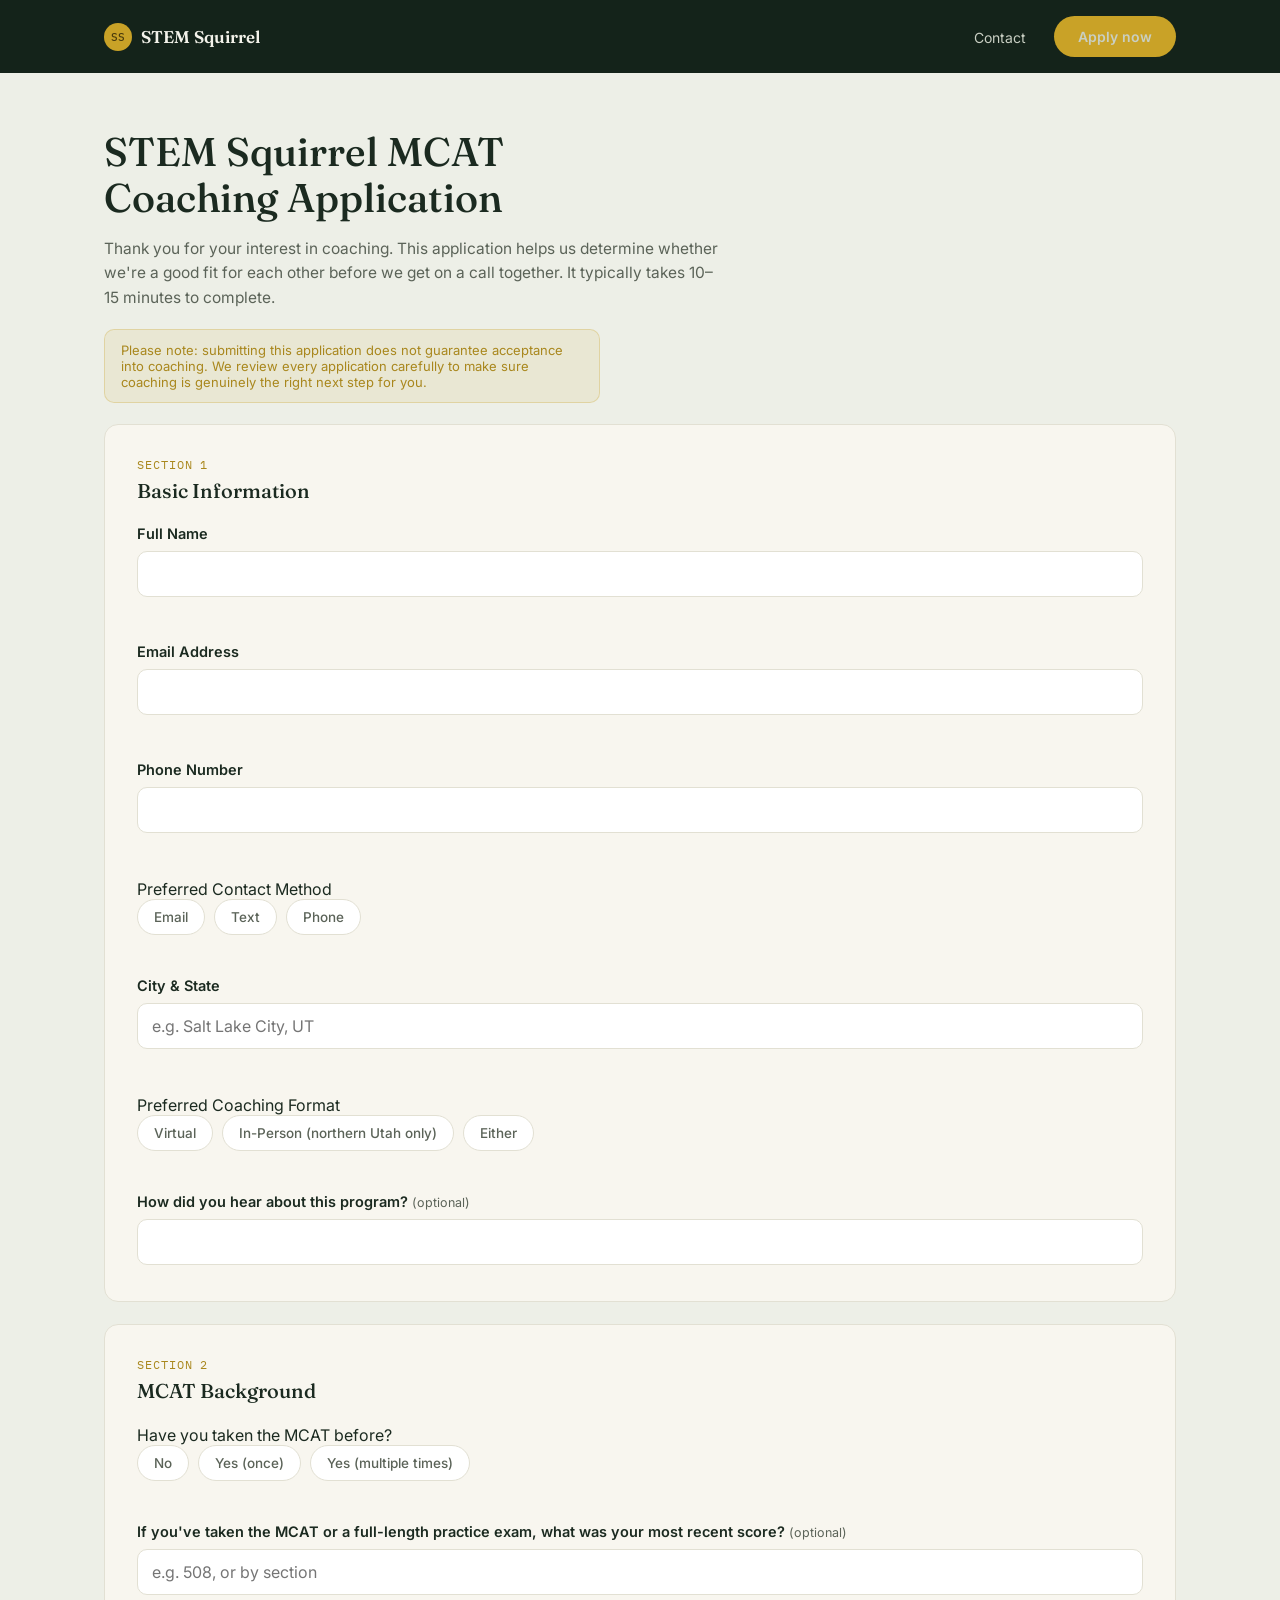
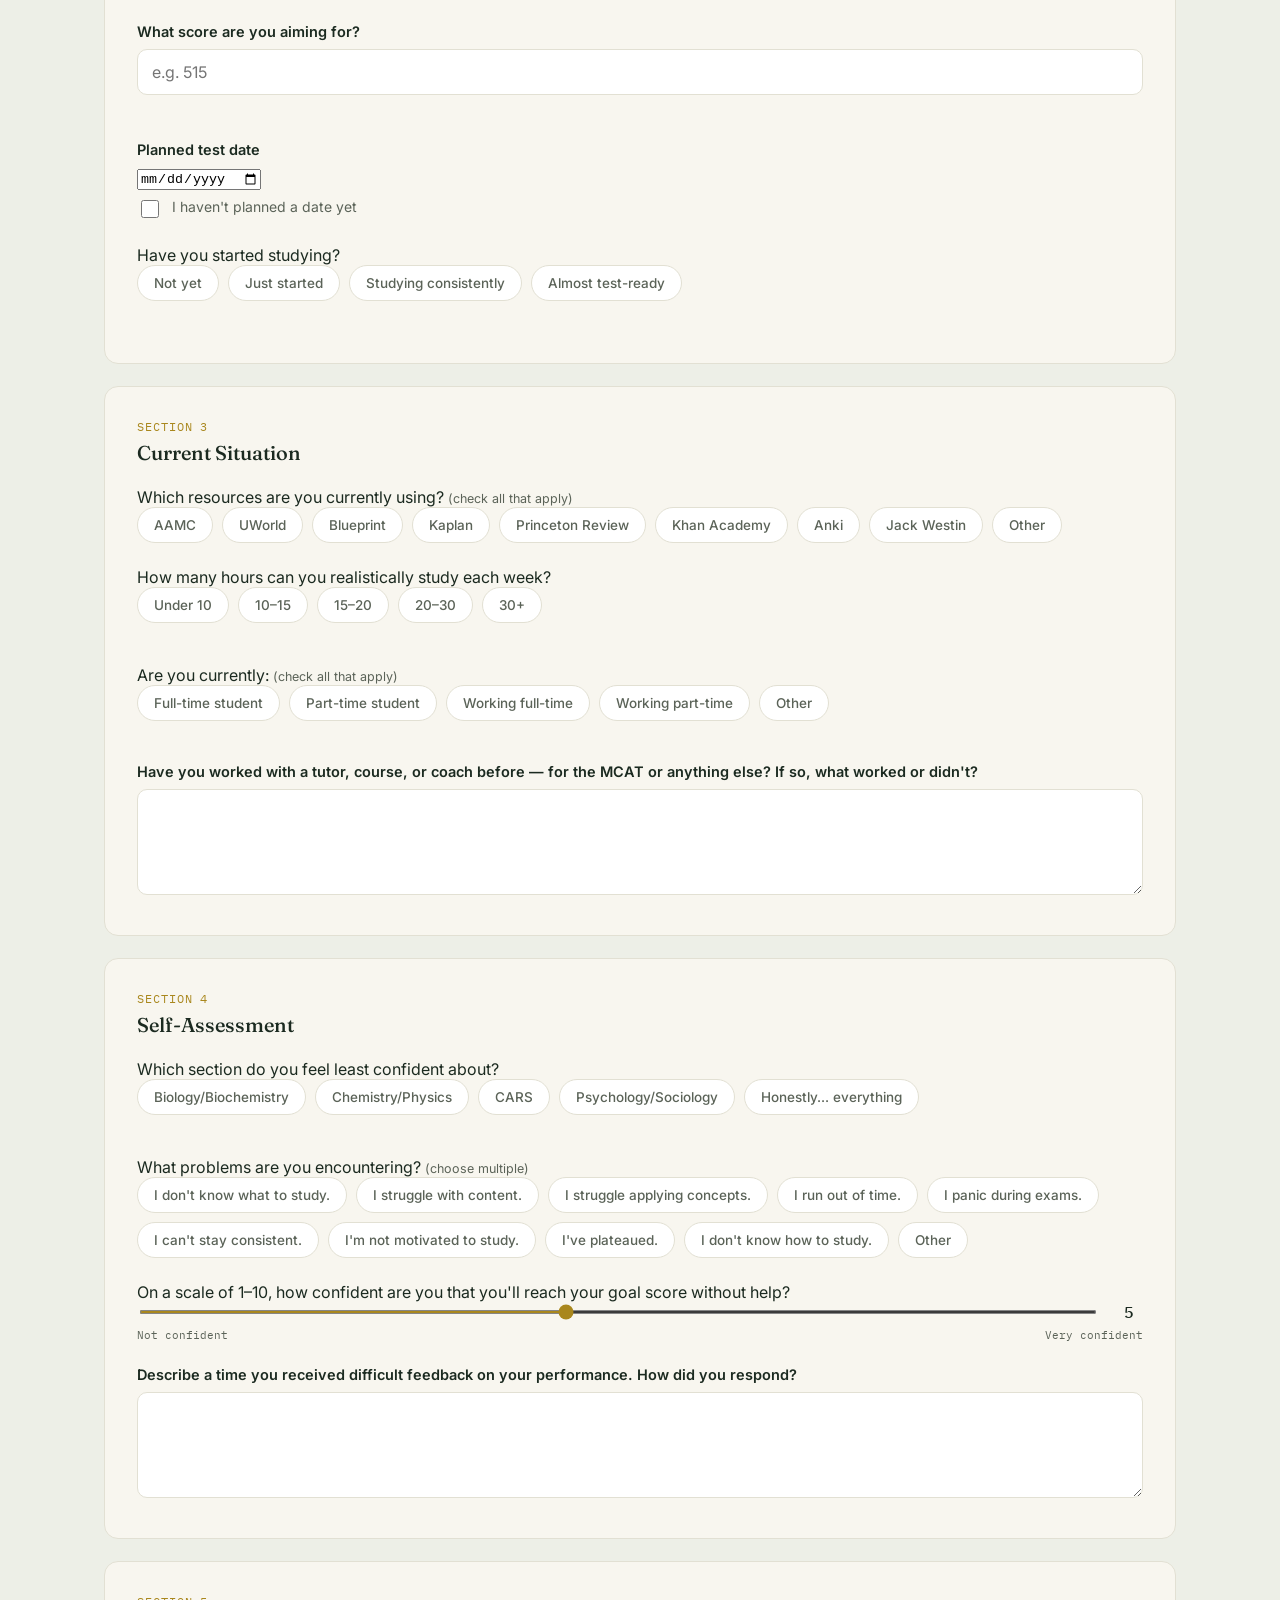
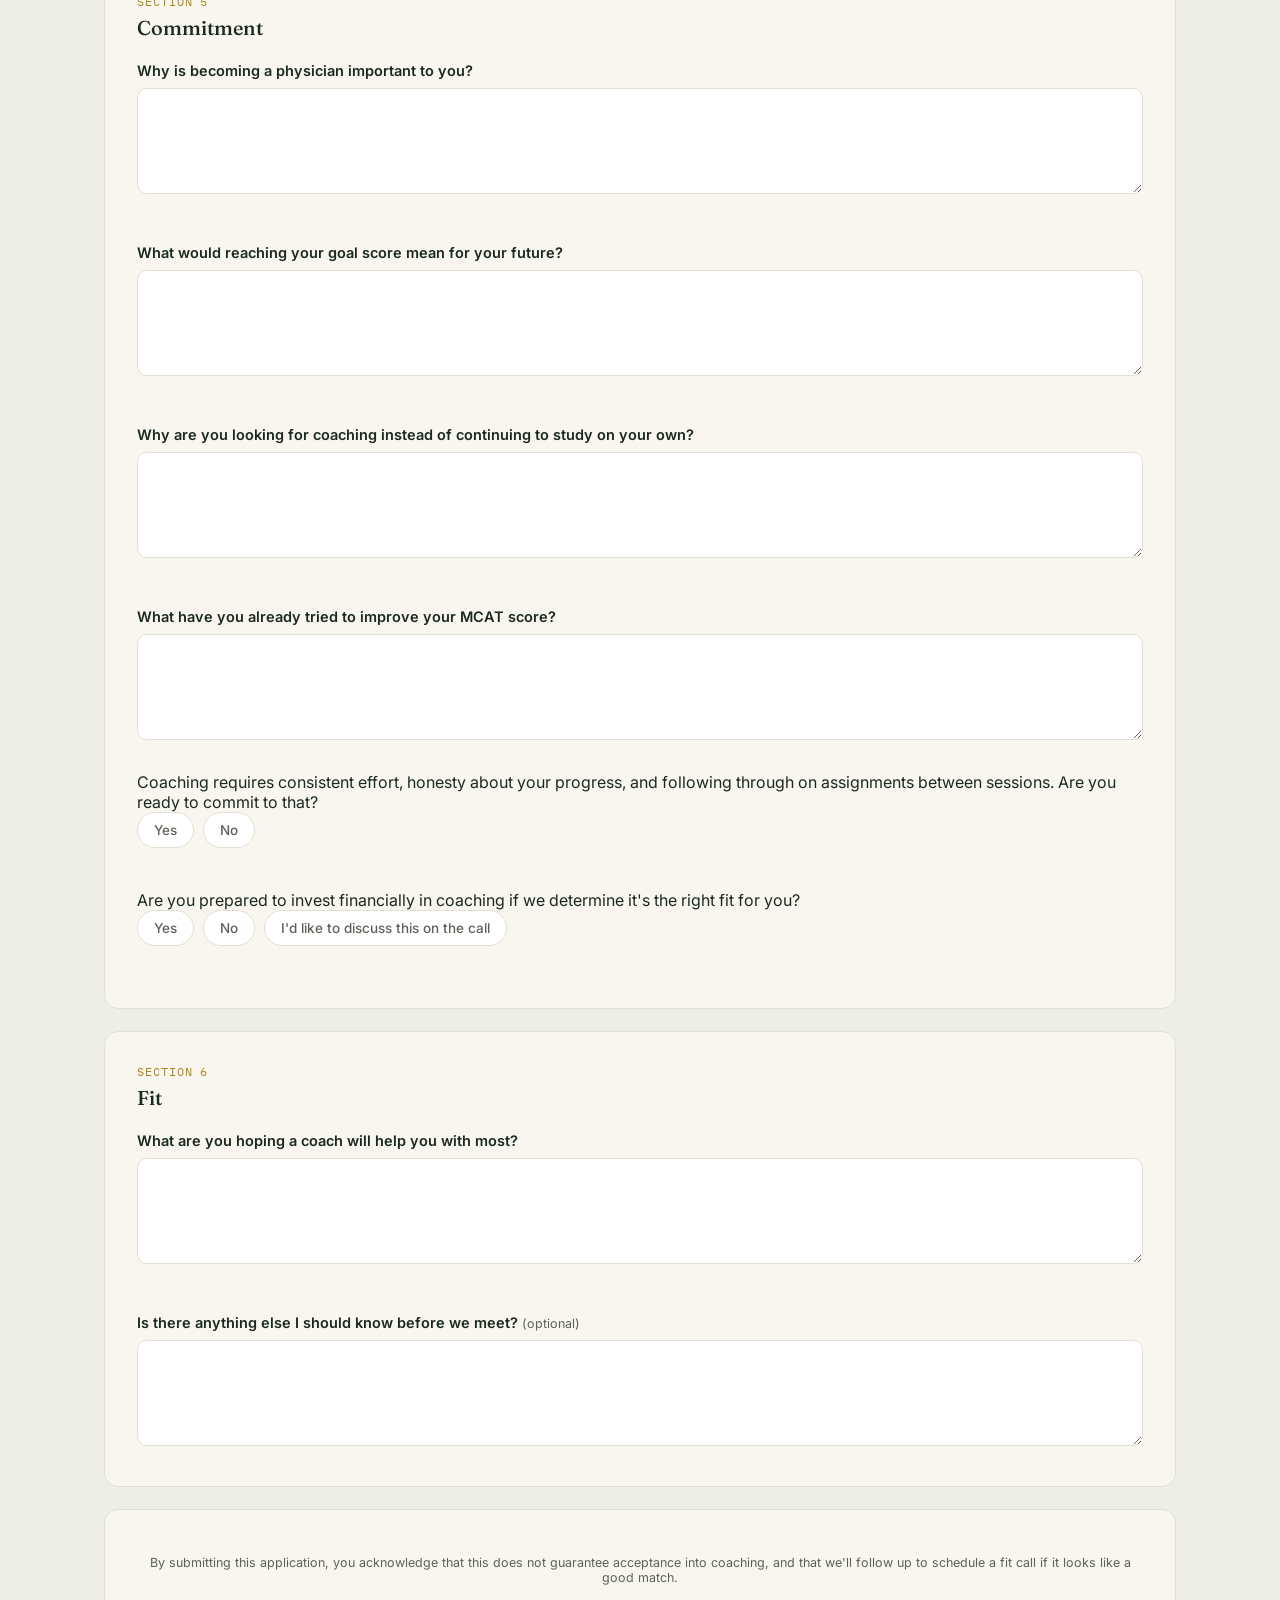
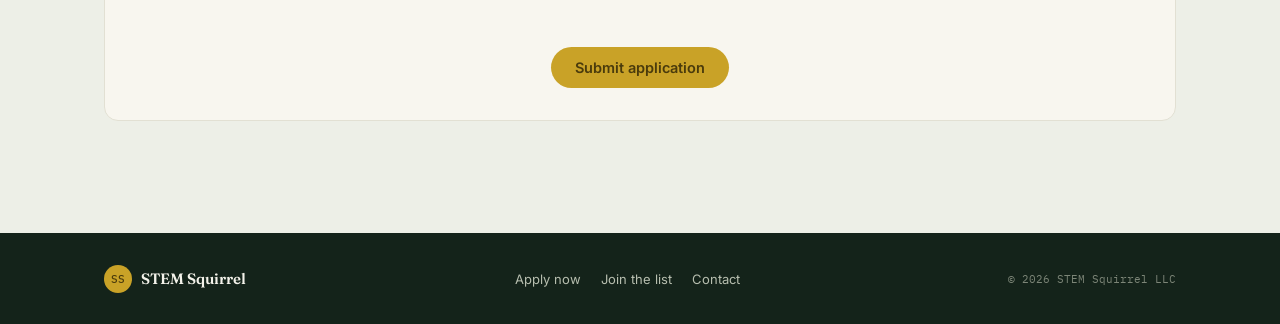
==== commit 9d617c37: "Update application.html" ====
--- a/application.html
+++ b/application.html
@@ -3,8 +3,8 @@
 <head>
 <meta charset="UTF-8">
 <meta name="viewport" content="width=device-width, initial-scale=1.0">
-<title>Apply for Coaching | StemSquirrel MCAT</title>
-<meta name="description" content="Apply for 1:1 MCAT coaching with StemSquirrel. Takes 10-15 minutes.">
+<title>Apply for Coaching | STEM Squirrel MCAT</title>
+<meta name="description" content="Apply for 1:1 MCAT coaching with STEM Squirrel. Takes 10-15 minutes.">
 
 <link rel="preconnect" href="https://fonts.googleapis.com">
 <link rel="preconnect" href="https://fonts.gstatic.com" crossorigin>
@@ -16,7 +16,7 @@
 
 <header class="site-header">
   <div class="wrap">
-    <a class="brand" href="index.html"><span class="brand-mark">SS</span>StemSquirrel</a>
+    <a class="brand" href="index.html"><span class="brand-mark">SS</span>STEM Squirrel</a>
     <nav class="site-nav">
       <div class="nav-links">
         <a href="contact.html">Contact</a>
@@ -361,13 +361,13 @@
 
 <footer class="site-footer">
   <div class="wrap">
-    <a class="brand" href="index.html"><span class="brand-mark">SS</span>StemSquirrel</a>
+    <a class="brand" href="index.html"><span class="brand-mark">SS</span>STEM Squirrel</a>
     <div class="footer-links">
       <a href="application.html">Apply now</a>
       <a href="join-list.html">Join the list</a>
       <a href="contact.html">Contact</a>
     </div>
-    <div class="footer-fine">© 2026 StemSquirrel</div>
+    <div class="footer-fine">© 2026 STEM Squirrel LLC</div>
   </div>
 </footer>
 
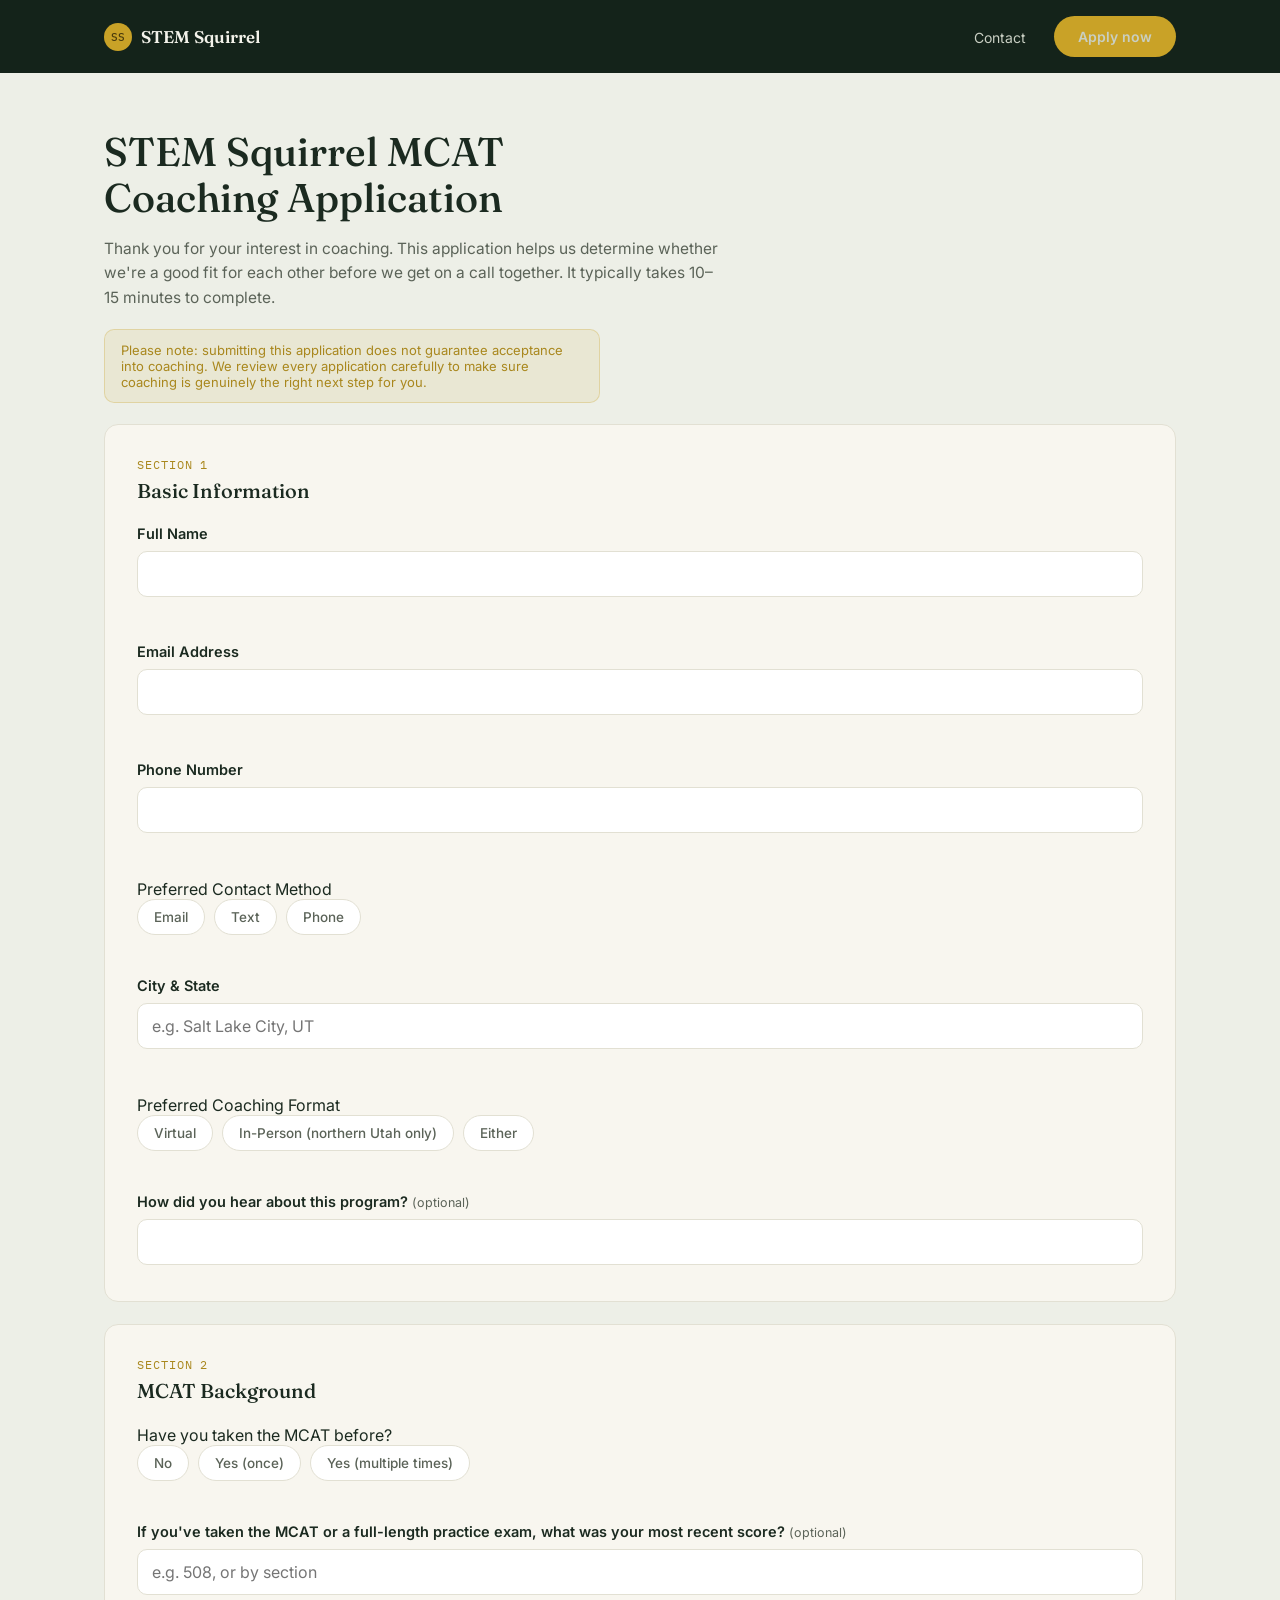
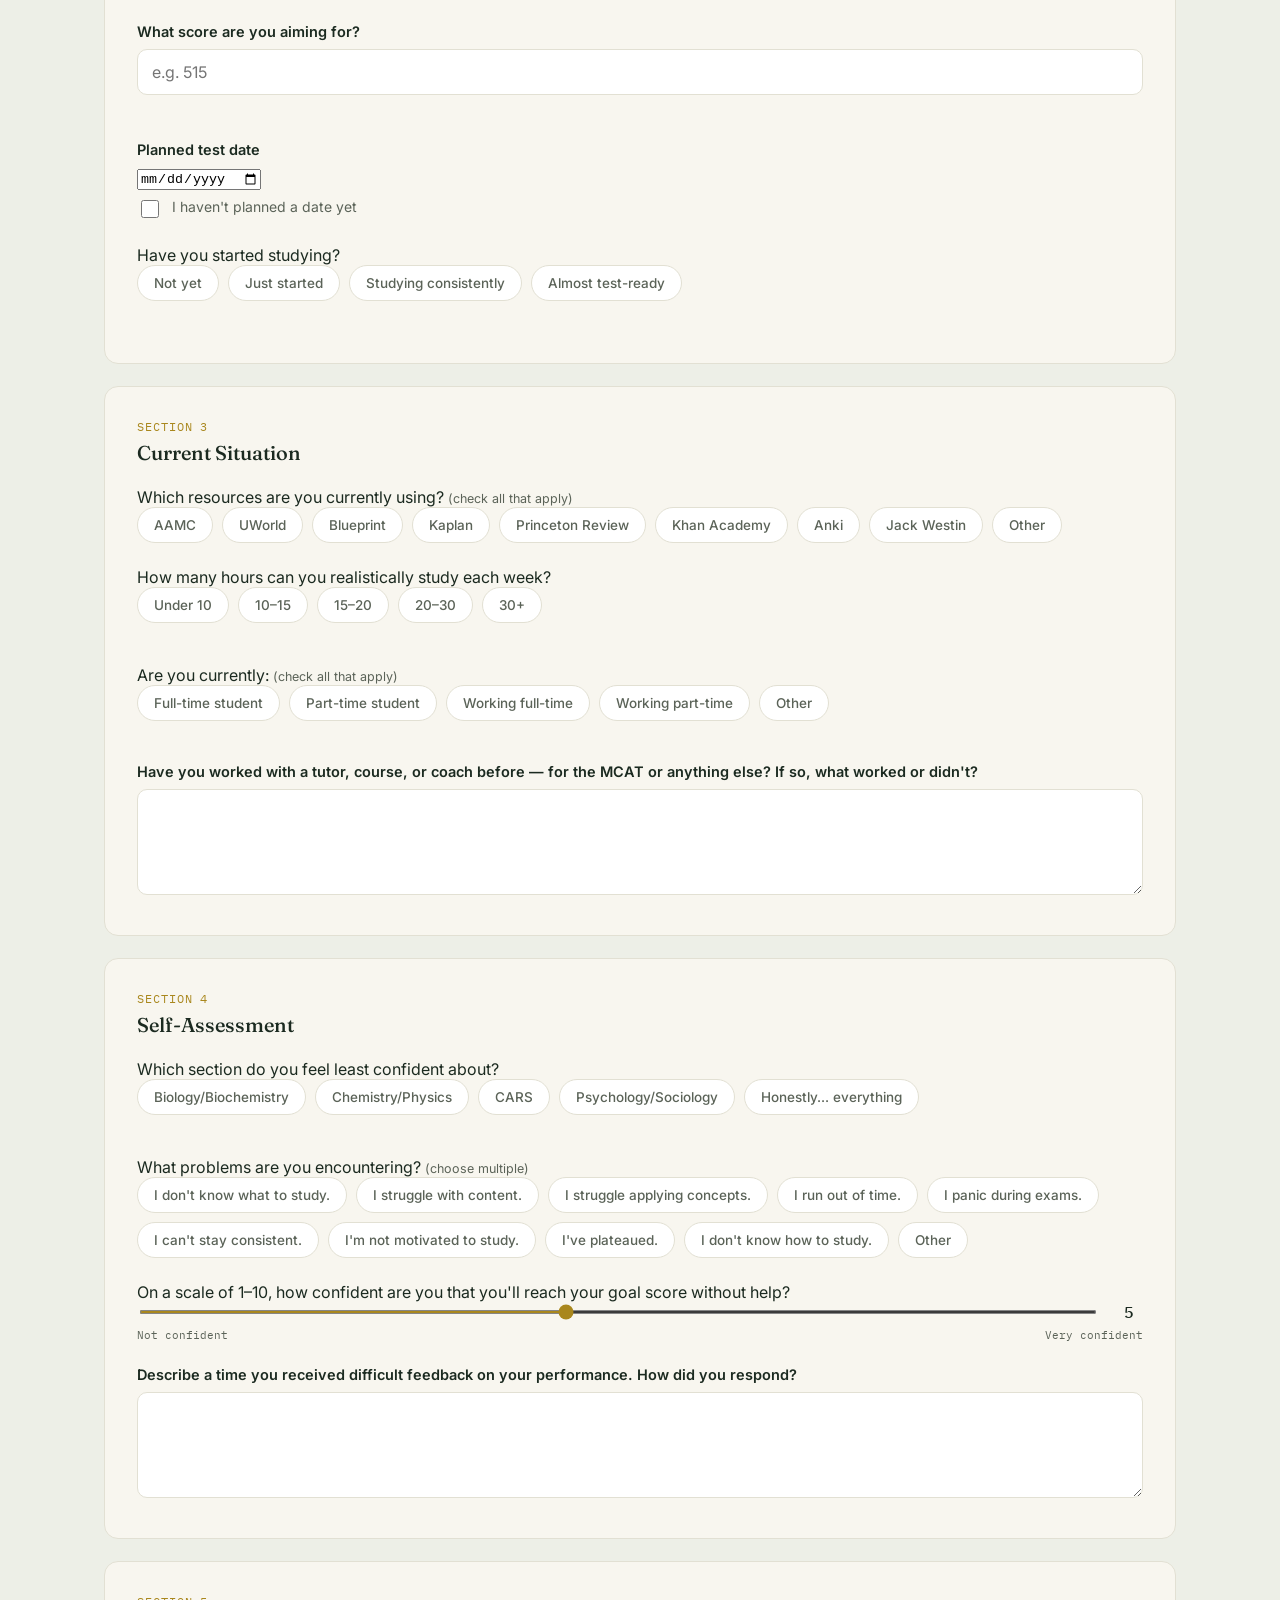
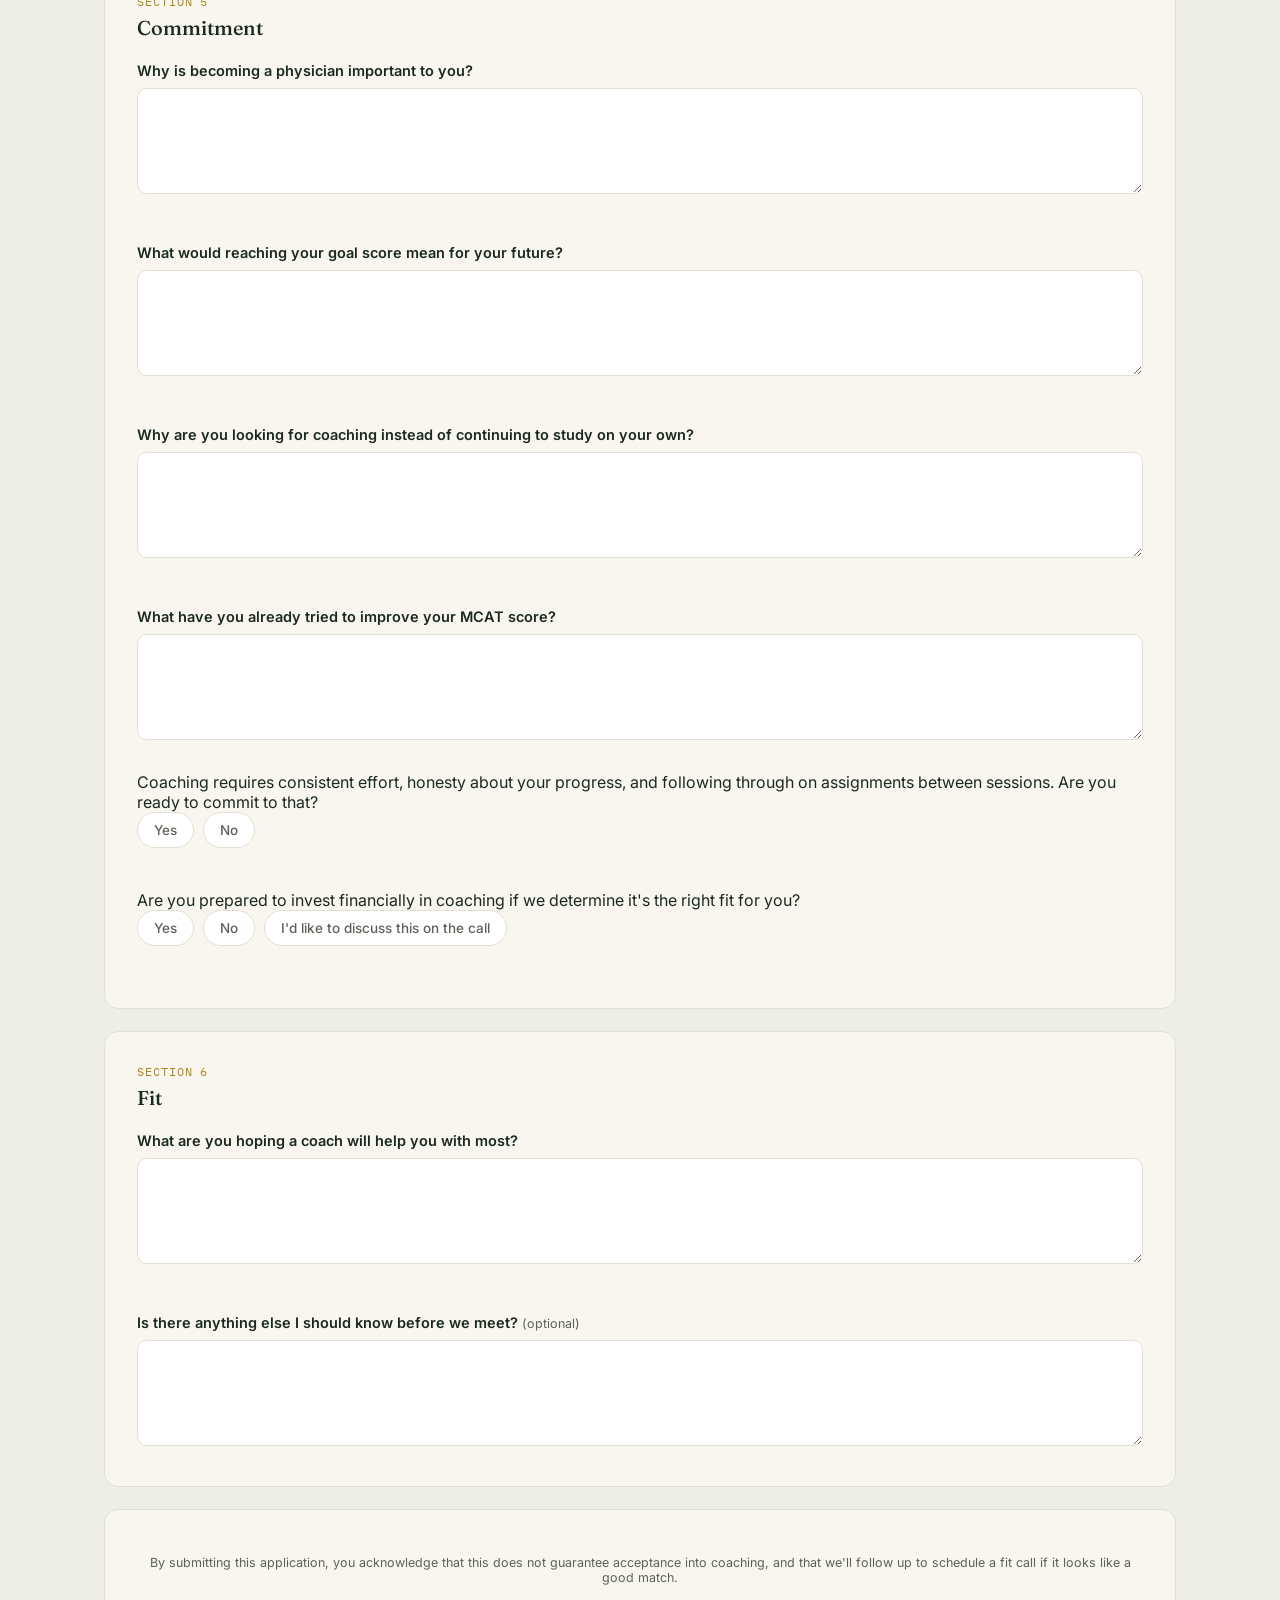
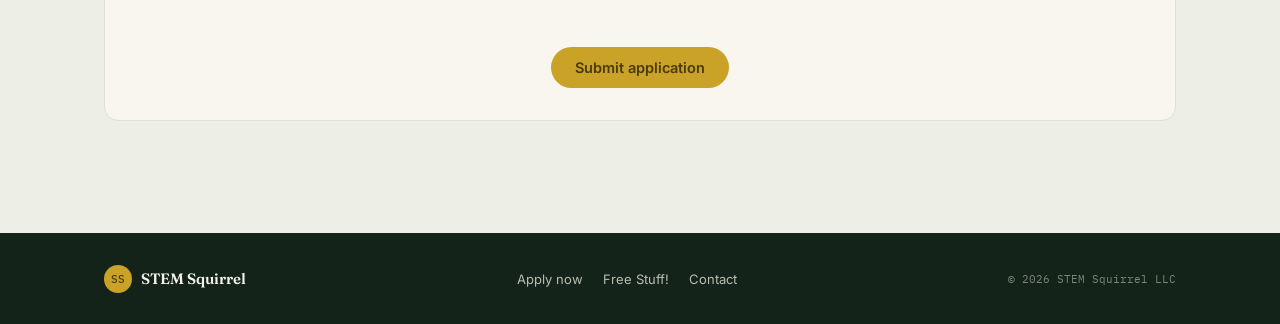
==== commit d8922324: "Update application.html" ====
--- a/application.html
+++ b/application.html
@@ -364,7 +364,7 @@
     <a class="brand" href="index.html"><span class="brand-mark">SS</span>STEM Squirrel</a>
     <div class="footer-links">
       <a href="application.html">Apply now</a>
-      <a href="join-list.html">Join the list</a>
+      <a href="join-list.html">Free Stuff!</a>
       <a href="contact.html">Contact</a>
     </div>
     <div class="footer-fine">© 2026 STEM Squirrel LLC</div>
